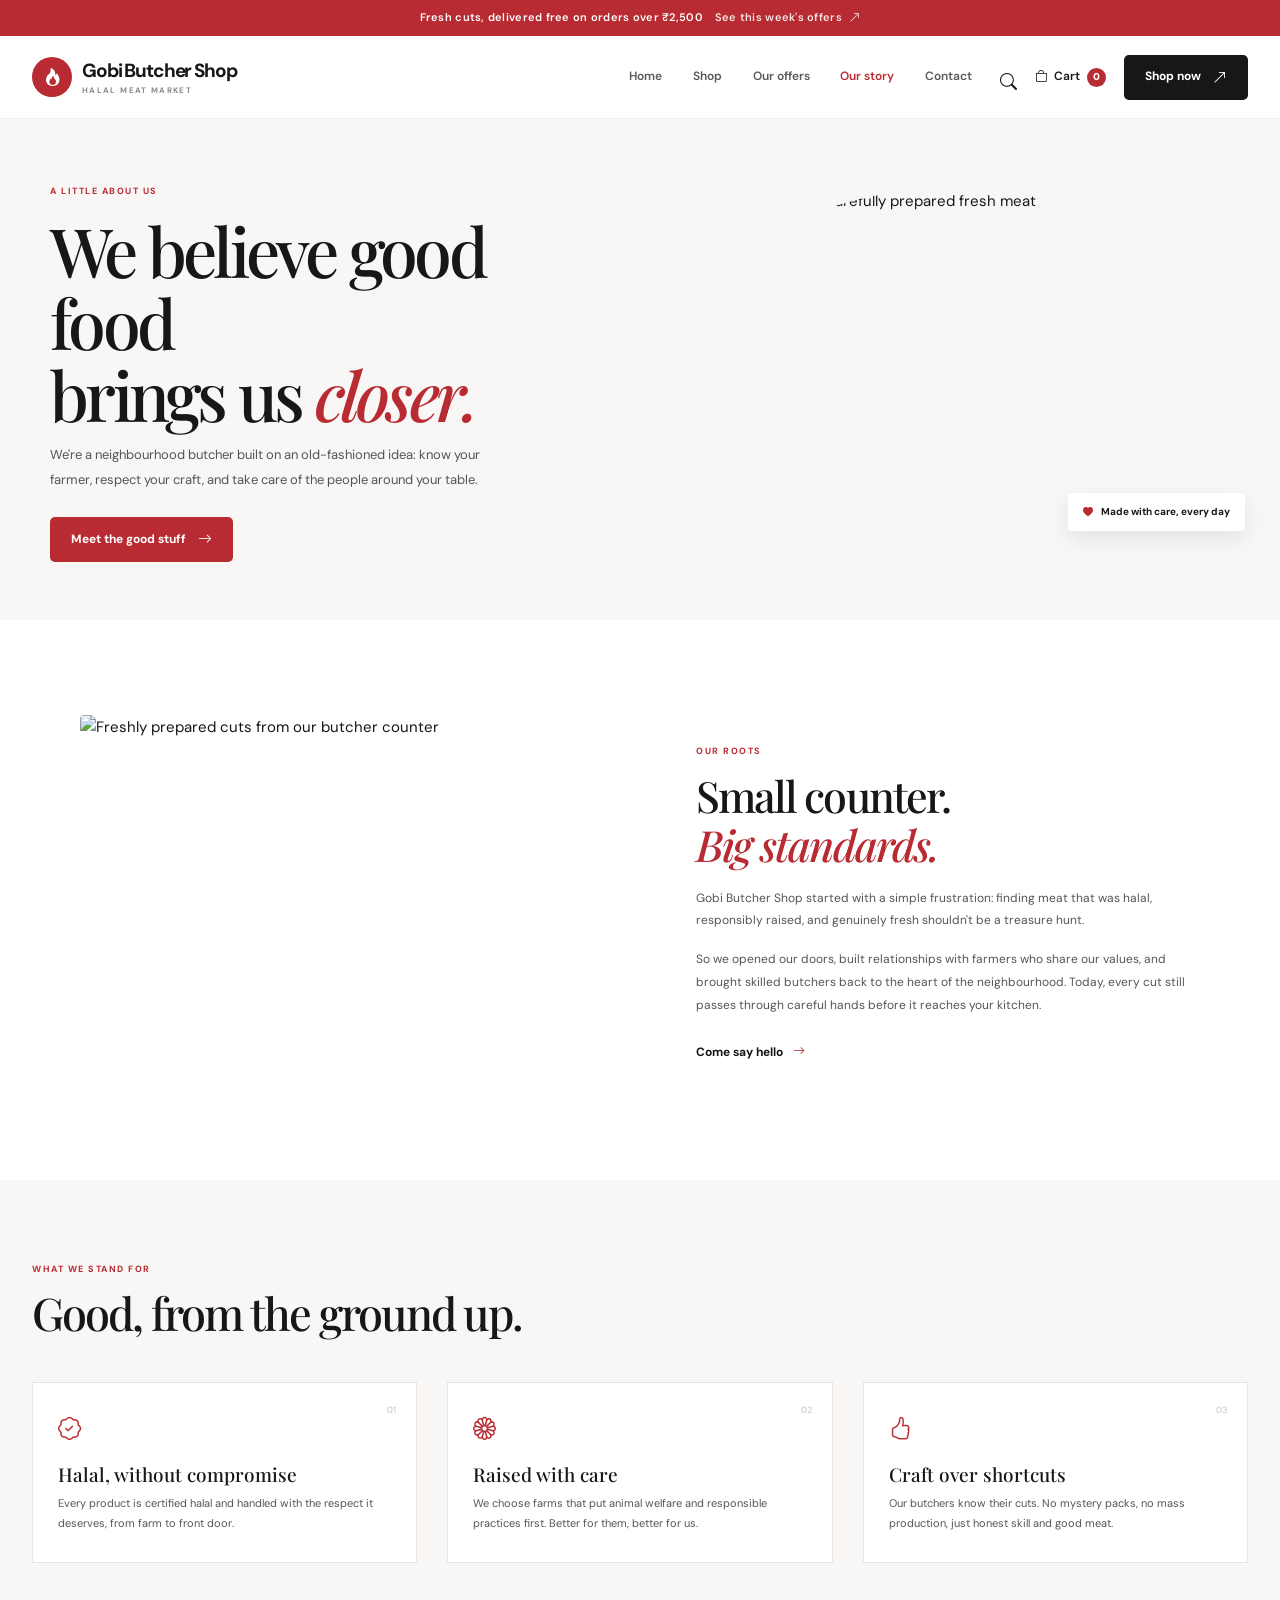
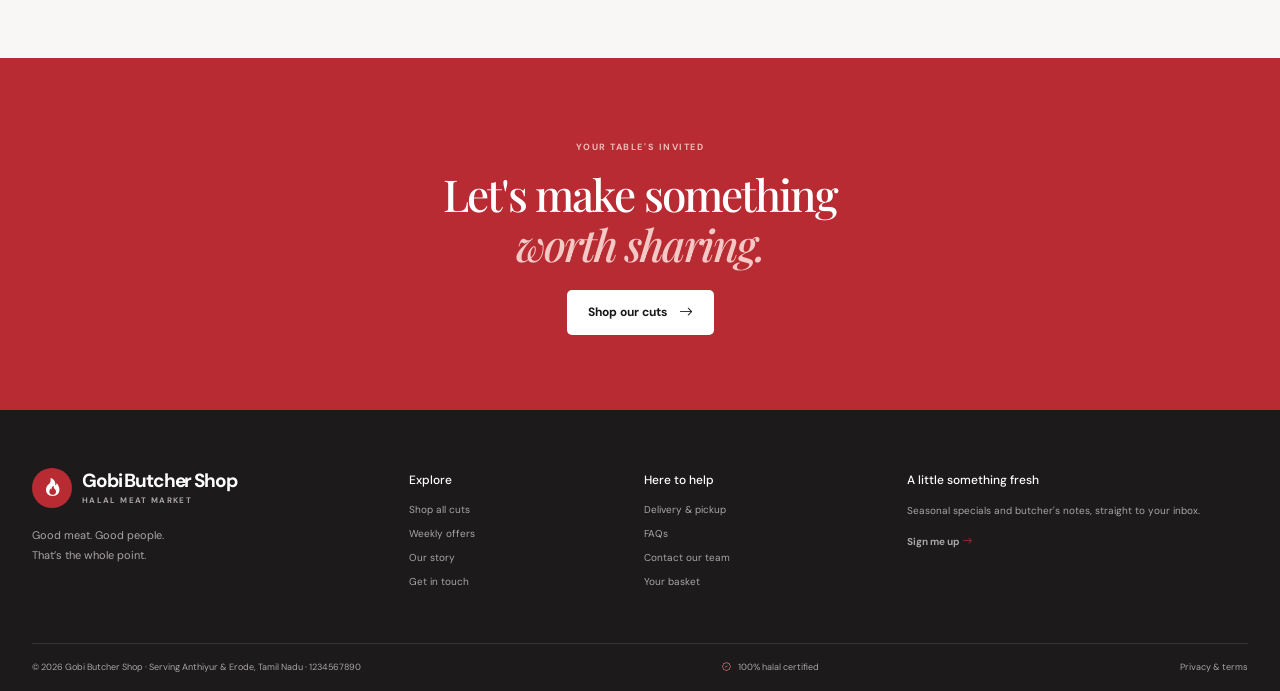
==== about.html @ c54cc375 "Updated" ====
<!doctype html>
<html lang="en">
<head>
  <meta charset="utf-8"><meta name="viewport" content="width=device-width, initial-scale=1"><meta name="theme-color" content="#f8f7f5">
  <meta name="description" content="Meet the people and values behind Gobi Butcher Shop, your neighbourhood halal butcher.">
  <title>Our story | Gobi Butcher Shop</title>
  <link rel="preconnect" href="https://fonts.googleapis.com"><link rel="preconnect" href="https://fonts.gstatic.com" crossorigin>
  <link href="https://fonts.googleapis.com/css2?family=DM+Sans:wght@400;500;600;700&family=Playfair+Display:wght@600;700;800&display=swap" rel="stylesheet">
  <link href="https://cdn.jsdelivr.net/npm/bootstrap@5.3.3/dist/css/bootstrap.min.css" rel="stylesheet">
  <link href="https://cdn.jsdelivr.net/npm/bootstrap-icons@1.11.3/font/bootstrap-icons.min.css" rel="stylesheet"><link rel="stylesheet" href="css/style.css">
</head>
<body>
  <div class="announcement"><span>Fresh cuts, delivered free on orders over ₹2,500</span><a href="offers.html">See this week's offers <i class="bi bi-arrow-up-right"></i></a></div>
  <header class="site-header"><div class="nav-wrap">
    <a class="brand" href="index.html" aria-label="Gobi Butcher Shop home"><span class="brand-mark"><i class="bi bi-fire"></i></span><span>Gobi Butcher Shop<small>HALAL MEAT MARKET</small></span></a>
    <input class="menu-check" type="checkbox" id="menu-toggle">
    <label class="menu-toggle" for="menu-toggle" aria-label="Toggle navigation"><i class="bi bi-list"></i><i class="bi bi-x-lg"></i></label>
    <nav class="main-nav" aria-label="Main navigation"><a href="index.html">Home</a><a href="shop.html">Shop</a><a href="offers.html">Our offers</a><a class="active" href="about.html">Our story</a><a href="contact.html">Contact</a></nav>
    <div class="nav-actions"><a class="icon-link search-link" href="shop.html" aria-label="Search"><i class="bi bi-search"></i></a><a class="cart-link" href="cart.html"><i class="bi bi-bag"></i><span>Cart</span><b class="cart-count">0</b></a><a class="button button-dark nav-shop" href="shop.html">Shop now <i class="bi bi-arrow-up-right"></i></a></div>
  </div></header>
  <main>
    <section class="story-hero"><div><span class="eyebrow">A LITTLE ABOUT US</span><h1>We believe good food<br>brings us <em>closer.</em></h1><p>We're a neighbourhood butcher built on an old-fashioned idea: know your farmer, respect your craft, and take care of the people around your table.</p><a class="button button-red" href="shop.html">Meet the good stuff <i class="bi bi-arrow-right"></i></a></div><div class="story-hero-photo"><img src="https://images.unsplash.com/photo-1604908176997-125f25cc6f3d?auto=format&fit=crop&w=1100&q=85" alt="A table filled with carefully prepared fresh meat"><div class="photo-caption"><i class="bi bi-heart-fill"></i> Made with care, every day</div></div></section>
    <section class="story-section"><div class="story-image"><img src="https://images.unsplash.com/photo-1603048297172-c92544798d5a?auto=format&fit=crop&w=900&q=85" alt="Freshly prepared cuts from our butcher counter"></div><div class="story-copy"><span class="eyebrow">OUR ROOTS</span><h2>Small counter.<br><em>Big standards.</em></h2><p>Gobi Butcher Shop started with a simple frustration: finding meat that was halal, responsibly raised, and genuinely fresh shouldn't be a treasure hunt.</p><p>So we opened our doors, built relationships with farmers who share our values, and brought skilled butchers back to the heart of the neighbourhood. Today, every cut still passes through careful hands before it reaches your kitchen.</p><a class="text-link" href="contact.html">Come say hello <i class="bi bi-arrow-right"></i></a></div></section>
    <section class="values-section"><div class="section-heading"><div><span class="eyebrow">WHAT WE STAND FOR</span><h2>Good, from the ground up.</h2></div></div><div class="values-grid"><article><span class="value-number">01</span><i class="bi bi-patch-check"></i><h3>Halal, without compromise</h3><p>Every product is certified halal and handled with the respect it deserves, from farm to front door.</p></article><article><span class="value-number">02</span><i class="bi bi-flower1"></i><h3>Raised with care</h3><p>We choose farms that put animal welfare and responsible practices first. Better for them, better for us.</p></article><article><span class="value-number">03</span><i class="bi bi-hand-thumbs-up"></i><h3>Craft over shortcuts</h3><p>Our butchers know their cuts. No mystery packs, no mass production, just honest skill and good meat.</p></article></div></section>
    <section class="story-cta"><span class="eyebrow eyebrow-light">YOUR TABLE'S INVITED</span><h2>Let's make something<br><em>worth sharing.</em></h2><a class="button button-light" href="shop.html">Shop our cuts <i class="bi bi-arrow-right"></i></a></section>
  </main>
  <footer class="site-footer"><div class="footer-main"><div class="footer-brand"><a class="brand brand-inverse" href="index.html"><span class="brand-mark"><i class="bi bi-fire"></i></span><span>Gobi Butcher Shop<small>HALAL MEAT MARKET</small></span></a><p>Good meat. Good people.<br>That’s the whole point.</p></div><div><h3>Explore</h3><a href="shop.html">Shop all cuts</a><a href="offers.html">Weekly offers</a><a href="about.html">Our story</a><a href="contact.html">Get in touch</a></div><div><h3>Here to help</h3><a href="contact.html">Delivery & pickup</a><a href="contact.html">FAQs</a><a href="contact.html">Contact our team</a><a href="cart.html">Your basket</a></div><div class="footer-signup"><h3>A little something fresh</h3><p>Seasonal specials and butcher's notes, straight to your inbox.</p><a class="text-link footer-email" href="mailto:hello@butcherandco.example?subject=Newsletter%20signup">Sign me up <i class="bi bi-arrow-right"></i></a></div></div><div class="footer-bottom"><span>© 2026 Gobi Butcher Shop · Serving Anthiyur & Erode, Tamil Nadu · <a href="tel:+911234567890">1234567890</a></span><span><i class="bi bi-patch-check"></i> 100% halal certified</span><a href="contact.html">Privacy & terms</a></div></footer>
</body>
</html>
---- css/style.css ----
:root {
  --red: #b92b32;
  --red-dark: #922127;
  --ink: #17171a;
  --body: #55545a;
  --muted: #89878c;
  --paper: #f8f7f5;
  --white: #fff;
  --blush: #f4e5e3;
  --line: #e9e6e3;
  --serif: "Playfair Display", Georgia, serif;
  --sans: "DM Sans", Arial, sans-serif;
}

* { box-sizing: border-box; }
html { scroll-behavior: smooth; }
body { margin: 0; color: var(--ink); background: var(--white); font-family: var(--sans); font-size: 15px; line-height: 1.6; }
img { display: block; max-width: 100%; }
a { color: inherit; text-decoration: none; }
button, input, select, textarea { font: inherit; }
button, a, select { -webkit-tap-highlight-color: transparent; }
button:focus-visible, a:focus-visible, input:focus-visible, select:focus-visible, textarea:focus-visible { outline: 3px solid #d87b7f; outline-offset: 3px; }
.sr-only { position: absolute; width: 1px; height: 1px; padding: 0; margin: -1px; overflow: hidden; clip: rect(0,0,0,0); white-space: nowrap; border: 0; }

.announcement { min-height: 36px; display: flex; justify-content: center; align-items: center; gap: 12px; padding: 6px 20px; color: #fff; background: var(--red); font-size: 11px; font-weight: 600; letter-spacing: .025em; }
.announcement a { color: #fff; opacity: .88; }
.announcement i { margin-left: 4px; }
.site-header { position: relative; z-index: 5; background: rgba(255,255,255,.96); border-bottom: 1px solid #f1efed; }
.nav-wrap { width: min(1240px, calc(100% - 64px)); min-height: 82px; margin: auto; display: flex; align-items: center; justify-content: space-between; gap: 28px; }
.brand { display: inline-flex; align-items: center; gap: 10px; color: var(--ink); font-size: 19px; font-weight: 700; line-height: 1; letter-spacing: -.06em; white-space: nowrap; }
.brand-mark { width: 40px; height: 40px; display: grid; place-items: center; border-radius: 50%; color: #fff; background: var(--red); font-size: 18px; }
.brand-dot { color: var(--red); }
.brand small { display: block; margin-top: 6px; color: var(--muted); font-size: 8px; font-weight: 700; letter-spacing: .17em; }
.main-nav { display: flex; align-items: center; gap: clamp(18px, 2.4vw, 36px); margin-left: auto; }
.main-nav a { position: relative; color: #59585d; font-size: 12px; font-weight: 600; transition: color .2s ease; }
.main-nav a:hover, .main-nav a.active { color: var(--red); }
.nav-actions { display: flex; align-items: center; gap: 18px; }
.icon-link { display: grid; place-items: center; color: var(--ink); font-size: 17px; }
.cart-link { display: flex; align-items: center; gap: 7px; color: var(--ink); font-size: 12px; font-weight: 600; }
.cart-count { min-width: 19px; height: 19px; display: inline-grid; place-items: center; border-radius: 50%; color: white; background: var(--red); font-size: 10px; }
.menu-toggle { display: none; border: 0; background: transparent; color: var(--ink); font-size: 24px; }
.menu-check { position: absolute; width: 1px; height: 1px; overflow: hidden; clip: rect(0,0,0,0); white-space: nowrap; }
.menu-check:focus-visible + .menu-toggle { outline: 3px solid #d87b7f; outline-offset: 3px; }
.button { min-height: 45px; display: inline-flex; align-items: center; justify-content: center; gap: 12px; padding: 0 20px; border: 1px solid transparent; border-radius: 5px; font-size: 12px; font-weight: 700; transition: background .2s ease, color .2s ease, transform .2s ease; cursor: pointer; }
.button:hover { transform: translateY(-2px); }
.button-red { color: #fff; background: var(--red); }
.button-red:hover { color: #fff; background: var(--red-dark); }
.button-dark { color: #fff; background: var(--ink); }
.button-dark:hover { color: #fff; background: var(--red); }
.button-light { color: var(--ink); background: #fff; }
.button-light:hover { color: var(--red); background: #f7eeec; }
.button i { font-size: 14px; }
.section { width: min(1240px, calc(100% - 64px)); margin: 0 auto; padding: 92px 0; }
.eyebrow { display: inline-flex; align-items: center; gap: 8px; color: var(--red); font-size: 9px; font-weight: 700; letter-spacing: .17em; }
.eyebrow-dot { width: 6px; height: 6px; border-radius: 50%; background: var(--red); }
h1, h2, h3, p { margin-top: 0; }
h1, h2 { font-family: var(--serif); }
h1 { margin-bottom: 20px; font-size: clamp(44px, 6vw, 76px); line-height: 1.06; letter-spacing: -.055em; }
h1 em, h2 em { color: var(--red); font-weight: inherit; }
h2 { margin-bottom: 12px; font-size: clamp(30px, 4vw, 45px); line-height: 1.15; letter-spacing: -.045em; }
.section-heading { display: flex; align-items: end; justify-content: space-between; gap: 24px; margin-bottom: 32px; }
.section-heading h2 { margin: 8px 0 8px; }
.section-heading p { max-width: 510px; margin: 0; color: var(--body); font-size: 13px; }
.text-link { display: inline-flex; align-items: center; gap: 10px; color: var(--ink); font-size: 12px; font-weight: 700; white-space: nowrap; }
.text-link i { color: var(--red); transition: transform .2s ease; }
.text-link:hover i { transform: translateX(4px); }

.hero { position: relative; min-height: 570px; display: grid; grid-template-columns: 1fr 1.04fr; align-items: center; gap: 6%; overflow: hidden; padding: 54px max(calc((100vw - 1240px) / 2), 32px) 60px; background: var(--paper); }
.hero-copy { position: relative; z-index: 1; max-width: 520px; padding: 10px 0; }
.hero-copy h1 { margin-top: 20px; font-size: clamp(52px, 6.3vw, 82px); }
.hero-copy h1 em { color: var(--red); }
.hero-copy > p { max-width: 415px; margin-bottom: 25px; color: var(--body); font-size: 14px; line-height: 1.8; }
.hero-actions { display: flex; align-items: center; gap: 24px; flex-wrap: wrap; }
.hero-proof { display: flex; align-items: center; gap: 12px; margin-top: 44px; }
.proof-avatars { display: flex; padding-left: 7px; }
.proof-avatars img { width: 31px; height: 31px; margin-left: -7px; border: 2px solid #fff; border-radius: 50%; object-fit: cover; }
.hero-proof strong, .hero-proof span { display: block; font-size: 10px; }
.hero-proof strong { margin-bottom: 2px; }
.hero-proof span { color: #df9d35; letter-spacing: .12em; }
.hero-proof small { color: var(--muted); font-size: 9px; letter-spacing: 0; }
.hero-visual { position: relative; width: 100%; max-width: 560px; justify-self: end; }
.hero-photo { height: min(440px, 44vw); min-height: 330px; overflow: hidden; border-radius: 50% 50% 7px 7px; background: #ead8d5; }
.hero-photo img { width: 100%; height: 100%; object-fit: cover; }
.halal-stamp { position: absolute; top: 26px; left: -44px; width: 92px; height: 92px; display: flex; flex-direction: column; align-items: center; justify-content: center; border: 1px solid rgba(185,43,50,.32); border-radius: 50%; color: var(--red); background: #fff; text-align: center; transform: rotate(-12deg); }
.halal-stamp span { font-size: 10px; line-height: 1; }
.halal-stamp strong { font-family: var(--serif); font-size: 16px; }
.halal-stamp small { font-size: 6px; font-weight: 700; line-height: 1.4; letter-spacing: .12em; }
.hero-product { position: absolute; bottom: 24px; left: -48px; display: flex; align-items: center; gap: 12px; width: min(305px, 75%); padding: 12px; border-radius: 6px; background: #fff; box-shadow: 0 14px 36px #30201d1c; }
.hero-product img { width: 55px; height: 55px; border-radius: 4px; object-fit: cover; }
.hero-product div { flex: 1; }
.hero-product small, .hero-product strong, .hero-product span { display: block; }
.hero-product small { margin-bottom: 3px; color: var(--red); font-size: 8px; font-weight: 700; letter-spacing: .12em; }
.hero-product strong { font-size: 11px; }
.hero-product span { margin-top: 2px; color: var(--muted); font-size: 10px; }
.hero-product b { color: var(--red); }
.hero-product > a { display: grid; place-items: center; width: 30px; height: 30px; border-radius: 50%; color: #fff; background: var(--ink); }
.hero-note { position: absolute; right: -42px; bottom: 46px; color: var(--body); font-family: var(--serif); font-size: 13px; font-style: italic; line-height: 1.5; transform: rotate(-8deg); }
.hero-ornament { position: absolute; right: 3%; top: -160px; width: 440px; height: 440px; border: 1px solid #eadcda; border-radius: 50%; pointer-events: none; }

.trust-strip { display: grid; grid-template-columns: repeat(4, 1fr); gap: 22px; width: min(1240px, calc(100% - 64px)); margin: auto; padding: 25px 0; border-bottom: 1px solid var(--line); }
.trust-strip > div { display: flex; align-items: center; gap: 12px; }
.trust-strip > div > i { color: var(--red); font-size: 22px; }
.trust-strip strong, .trust-strip small { display: block; }
.trust-strip strong { font-size: 11px; }
.trust-strip small { color: var(--muted); font-size: 10px; }
.section-products { padding-top: 86px; }
.product-grid { display: grid; grid-template-columns: repeat(4, minmax(0, 1fr)); gap: 18px; }
.product-card { position: relative; min-width: 0; overflow: hidden; border: 1px solid #efedeb; border-radius: 6px; background: #fff; transition: transform .25s ease, box-shadow .25s ease; }
.product-card:hover { transform: translateY(-5px); box-shadow: 0 16px 35px #24191512; }
.product-image { position: relative; height: 200px; overflow: hidden; background: var(--paper); }
.product-image img { width: 100%; height: 100%; object-fit: cover; transition: transform .4s ease; }
.product-card:hover .product-image img { transform: scale(1.04); }
.product-tag { position: absolute; top: 12px; left: 12px; padding: 5px 8px; border-radius: 3px; color: var(--red); background: #fff; font-size: 8px; font-weight: 700; letter-spacing: .08em; }
.product-info { min-height: 196px; display: flex; flex-direction: column; padding: 16px; }
.product-category { color: var(--muted); font-size: 9px; font-weight: 700; letter-spacing: .11em; text-transform: uppercase; }
.product-info h3 { margin: 5px 0 4px; font-size: 15px; font-weight: 700; }
.product-description { min-height: 40px; margin: 0 0 14px; color: var(--muted); font-size: 11px; line-height: 1.65; }
.product-bottom { display: flex; align-items: center; justify-content: space-between; gap: 8px; margin-top: auto; }
.product-price { color: var(--ink); font-size: 13px; font-weight: 700; }
.product-price del { margin-left: 5px; color: #aaa7a6; font-size: 10px; font-weight: 500; }
.add-button { width: 32px; height: 32px; display: grid; place-items: center; border: 1px solid var(--line); border-radius: 4px; color: var(--ink); background: white; cursor: pointer; transition: .2s; }
.add-button:hover { border-color: var(--red); color: #fff; background: var(--red); }
.add-button.added { border-color: var(--red); color: white; background: var(--red); }
.product-rating { color: #d99734; font-size: 9px; }
.product-rating span { margin-left: 4px; color: var(--muted); }
.promise-banner { display: grid; grid-template-columns: 1fr 1fr; min-height: 380px; margin: 10px auto 90px; width: min(1240px, calc(100% - 64px)); overflow: hidden; color: #fff; background: #242123; }
.promise-copy { align-self: center; padding: 54px clamp(28px, 6vw, 78px); }
.eyebrow-light { color: #f1bab8; }
.promise-copy h2 { margin: 15px 0; font-size: clamp(30px, 4vw, 44px); }
.promise-copy p { max-width: 460px; margin-bottom: 22px; color: #c8c3c4; font-size: 12px; line-height: 1.9; }
.promise-image { position: relative; min-height: 340px; }
.promise-image img { width: 100%; height: 100%; position: absolute; inset: 0; object-fit: cover; }
.promise-image span { position: absolute; right: 18px; bottom: 18px; padding: 10px 13px; border-radius: 4px; color: var(--ink); background: #fff; font-size: 10px; font-weight: 700; }
.promise-image i { margin-right: 5px; color: var(--red); }
.category-section { padding-top: 0; }
.category-grid { display: grid; grid-template-columns: repeat(3, 1fr); gap: 16px; }
.category-card { min-height: 220px; display: flex; flex-direction: column; align-items: flex-start; justify-content: flex-end; gap: 7px; padding: 22px; border-radius: 5px; color: #fff; background-position: center; background-size: cover; transition: transform .2s ease; }
.category-card:hover { color: #fff; transform: translateY(-4px); }
.category-beef { background-image: linear-gradient(0deg,#181314d9,#18131415 75%),url("https://images.unsplash.com/photo-1607623814075-e51df1bdc82f?auto=format&fit=crop&w=700&q=80"); }
.category-lamb { background-image: linear-gradient(0deg,#181314d9,#18131415 75%),url("https://images.unsplash.com/photo-1603048297172-c92544798d5a?auto=format&fit=crop&w=700&q=80"); }
.category-chicken { background-image: linear-gradient(0deg,#181314d9,#18131415 75%),url("https://images.unsplash.com/photo-1604908176997-125f25cc6f3d?auto=format&fit=crop&w=700&q=80"); }
.category-card > span { font-size: 9px; letter-spacing: .12em; opacity: .8; }
.category-card strong { font-family: var(--serif); font-size: 27px; }
.category-card small { font-size: 10px; }
.category-card small i { margin-left: 6px; }
.quote-section { padding: 75px 24px 84px; background: var(--paper); text-align: center; }
.quote-mark { display: block; height: 43px; color: var(--red); font-family: var(--serif); font-size: 68px; line-height: 1; }
.quote-section blockquote { max-width: 720px; margin: 10px auto 18px; font-family: var(--serif); font-size: clamp(22px, 3vw, 32px); line-height: 1.45; }
.quote-byline strong, .quote-byline span { display: block; font-size: 10px; }
.quote-byline span { color: var(--muted); }

.site-footer { color: #e8e5e5; background: #1c1a1b; }
.footer-main { width: min(1240px, calc(100% - 64px)); display: grid; grid-template-columns: 1.2fr .7fr .8fr 1.2fr; gap: 36px; margin: 0 auto; padding: 58px 0 45px; }
.brand-inverse { color: #fff; }
.brand-inverse .brand-mark { background: var(--red); }
.brand-inverse .brand-dot { color: #ee797c; }
.brand-inverse small { color: #aaa5a6; }
.footer-brand p { margin: 18px 0 0; color: #aaa5a6; font-size: 11px; line-height: 1.8; }
.footer-main h3 { margin: 5px 0 15px; color: #fff; font-size: 12px; }
.footer-main > div:not(.footer-brand) > a { display: block; width: fit-content; margin: 8px 0; color: #aaa5a6; font-size: 10px; }
.footer-main > div:not(.footer-brand) > a:hover { color: #fff; }
.footer-signup p { margin-bottom: 15px; color: #aaa5a6; font-size: 10px; line-height: 1.7; }
.footer-email { color: #fff; }
.footer-bottom { width: min(1240px, calc(100% - 64px)); display: flex; justify-content: space-between; gap: 20px; margin: auto; padding: 16px 0; border-top: 1px solid #373435; color: #aaa5a6; font-size: 9px; }
.footer-bottom i { margin-right: 5px; color: #e57a7d; }

.page-hero { position: relative; min-height: 290px; display: flex; align-items: center; justify-content: space-between; overflow: hidden; padding: 48px max(calc((100vw - 1240px) / 2), 32px); background: var(--paper); }
.page-hero > div:first-child { position: relative; z-index: 1; max-width: 570px; }
.page-hero h1 { margin: 10px 0; font-size: clamp(44px, 5.5vw, 66px); }
.page-hero p { max-width: 440px; margin: 0; color: var(--body); font-size: 13px; }
.page-hero-art { position: absolute; right: max(calc((100vw - 1240px) / 2), 32px); top: 30px; width: 280px; height: 250px; overflow: hidden; border-radius: 48% 48% 5px 5px; background: var(--blush); }
.page-hero-art img { width: 100%; height: 100%; object-fit: cover; }
.shop-section { padding-top: 64px; }
.shop-toolbar { display: flex; justify-content: space-between; align-items: end; gap: 20px; }
.shop-toolbar h2 { margin: 7px 0 0; font-size: 34px; }
.shop-controls { display: flex; align-items: center; justify-content: space-between; gap: 18px; margin: 27px 0 22px; padding-bottom: 15px; border-bottom: 1px solid var(--line); }
.category-title { margin: 38px 0 17px; font-family: var(--serif); font-size: 26px; }
.shop-grid + .category-title { margin-top: 45px; }
.filter-list { display: flex; align-items: center; flex-wrap: wrap; gap: 7px; }
.filter-chip { padding: 8px 14px; border: 1px solid transparent; border-radius: 30px; color: var(--body); background: transparent; font-size: 10px; font-weight: 600; cursor: pointer; }
.filter-chip:hover, .filter-chip.active { border-color: var(--red); color: #fff; background: var(--red); }
.shop-grid { row-gap: 22px; }
.delivery-note { width: min(1240px, calc(100% - 64px)); display: flex; align-items: center; gap: 15px; margin: 0 auto 80px; padding: 20px 24px; background: var(--paper); }
.delivery-note > i { color: var(--red); font-size: 23px; }
.delivery-note div { flex: 1; }
.delivery-note strong, .delivery-note span { display: block; }
.delivery-note strong { font-size: 11px; }
.delivery-note span { color: var(--body); font-size: 10px; }

.offers-hero { position: relative; min-height: 350px; display: flex; align-items: center; justify-content: space-between; gap: 32px; padding: 48px max(calc((100vw - 1100px) / 2), 32px); color: #fff; background: #252123; }
.offers-hero h1 { margin: 12px 0; font-size: clamp(45px, 6vw, 69px); }
.offers-hero h1 em { color: #ec9998; }
.offers-hero p { max-width: 430px; margin-bottom: 20px; color: #d0c9ca; font-size: 13px; }
.offer-sticker { width: 170px; height: 170px; display: flex; flex-direction: column; align-items: center; justify-content: center; margin-right: 8%; border: 1px solid #ffffff73; border-radius: 50%; text-align: center; transform: rotate(7deg); }
.offer-sticker span, .offer-sticker small { font-size: 8px; font-weight: 700; letter-spacing: .16em; }
.offer-sticker strong { margin: 4px 0; font-family: var(--serif); font-size: 23px; line-height: 1.15; }
.offer-sticker em { color: #f08a8d; font-size: 29px; }
.bundle-callout { width: min(1240px, calc(100% - 64px)); display: grid; grid-template-columns: 1fr 1fr; min-height: 310px; margin: 0 auto 90px; overflow: hidden; background: var(--paper); }
.bundle-callout > div:first-child { align-self: center; padding: 36px clamp(25px, 5vw, 65px); }
.bundle-callout h2 { margin: 12px 0; font-size: 38px; }
.bundle-callout p { max-width: 430px; color: var(--body); font-size: 12px; line-height: 1.8; }
.bundle-image { min-height: 300px; }
.bundle-image img { width: 100%; height: 100%; object-fit: cover; }

.story-hero { display: grid; grid-template-columns: 1fr 1fr; align-items: center; gap: 8%; min-height: 490px; padding: 58px max(calc((100vw - 1180px) / 2), 32px); background: var(--paper); }
.story-hero h1 { margin: 13px 0; font-size: clamp(46px, 5.5vw, 68px); }
.story-hero > div:first-child > p { max-width: 470px; margin-bottom: 24px; color: var(--body); font-size: 13px; line-height: 1.9; }
.story-hero-photo { position: relative; height: 360px; }
.story-hero-photo img { width: 100%; height: 100%; border-radius: 48% 48% 4px 4px; object-fit: cover; }
.photo-caption { position: absolute; right: -15px; bottom: 18px; padding: 11px 15px; border-radius: 4px; background: #fff; box-shadow: 0 8px 22px #24191516; font-size: 10px; font-weight: 700; }
.photo-caption i { margin-right: 6px; color: var(--red); }
.story-section { width: min(1120px, calc(100% - 64px)); display: grid; grid-template-columns: 1fr 1fr; align-items: center; gap: 10%; margin: auto; padding: 95px 0; }
.story-image { height: 370px; }
.story-image img { width: 100%; height: 100%; border-radius: 4px; object-fit: cover; }
.story-copy h2 { margin: 10px 0 17px; font-size: 43px; }
.story-copy p { color: var(--body); font-size: 12px; line-height: 1.9; }
.story-copy .text-link { margin-top: 10px; }
.values-section { padding: 75px max(calc((100vw - 1240px) / 2), 32px) 95px; background: var(--paper); }
.values-grid { display: grid; grid-template-columns: repeat(3, 1fr); gap: 30px; margin-top: 36px; }
.values-grid article { position: relative; padding: 28px 25px; border: 1px solid #e8e4e1; background: #fff; }
.value-number { position: absolute; top: 20px; right: 20px; color: #c6c1be; font-size: 9px; }
.values-grid article > i { color: var(--red); font-size: 23px; }
.values-grid h3 { margin: 15px 0 8px; font-family: var(--serif); font-size: 19px; }
.values-grid p { margin: 0; color: var(--body); font-size: 11px; line-height: 1.8; }
.story-cta { padding: 75px 20px; color: white; background: var(--red); text-align: center; }
.story-cta h2 { margin: 12px 0 20px; font-size: 44px; }
.story-cta h2 em { color: #f4c8c5; }

.contact-hero { padding: 70px 24px 46px; background: var(--paper); text-align: center; }
.contact-hero h1 { margin: 10px 0; font-size: clamp(44px, 5vw, 62px); }
.contact-hero p { max-width: 520px; margin: auto; color: var(--body); font-size: 13px; }
.contact-layout { width: min(1100px, calc(100% - 64px)); display: grid; grid-template-columns: minmax(0, .8fr) minmax(0, 1.2fr); gap: 10%; margin: auto; padding: 65px 0 100px; }
.contact-details article { display: flex; gap: 15px; margin-bottom: 25px; }
.contact-icon { flex: 0 0 40px; height: 40px; display: grid; place-items: center; border-radius: 50%; color: var(--red); background: var(--blush); }
.contact-details h2 { margin: 0 0 3px; font-family: var(--sans); font-size: 12px; letter-spacing: 0; }
.contact-details p, .contact-details article a { margin: 0; color: var(--body); font-size: 11px; line-height: 1.8; }
.contact-details article a { display: inline-block; color: var(--red); font-weight: 700; overflow-wrap: anywhere; }
.hours-card { display: grid; gap: 9px; margin-top: 32px; padding: 18px; background: var(--paper); font-size: 10px; }
.hours-card strong { margin-bottom: 2px; font-size: 11px; }
.hours-card span { display: flex; justify-content: space-between; color: var(--body); }
.hours-card b { color: var(--ink); }
.contact-form { padding: 30px; border: 1px solid var(--line); border-radius: 5px; }
.contact-form h2 { margin: 7px 0; font-size: 29px; }
.contact-form > p { margin-bottom: 20px; color: var(--body); font-size: 11px; }
.contact-topics { display: grid; grid-template-columns: 1fr 1fr; gap: 10px; margin-top: 28px; padding-top: 19px; border-top: 1px solid var(--line); color: var(--body); font-size: 10px; }
.contact-topics strong { grid-column: 1 / -1; color: var(--ink); font-size: 11px; }
.contact-topics span::before { margin-right: 6px; color: var(--red); content: "✓"; }
.contact-form label { display: block; margin-bottom: 15px; color: var(--ink); font-size: 10px; font-weight: 700; }
.contact-form input, .contact-form select, .contact-form textarea { width: 100%; margin-top: 6px; padding: 11px 12px; border: 1px solid var(--line); border-radius: 3px; color: var(--ink); background: white; font-size: 11px; }
.contact-form textarea { resize: vertical; }
.form-feedback { min-height: 16px; margin: 9px 0 0 !important; color: var(--red) !important; }

.cart-heading { width: min(1100px, calc(100% - 64px)); margin: auto; padding: 54px 0 28px; }
.cart-heading h1 { margin: 8px 0 14px; font-size: 48px; }
.cart-heading-count { margin-left: 9px; color: var(--muted); font-family: var(--sans); font-size: 15px; letter-spacing: 0; }
.cart-layout { width: min(1100px, calc(100% - 64px)); display: grid; grid-template-columns: 1.5fr .8fr; align-items: start; gap: 35px; margin: 0 auto 35px; }
.cart-items { min-height: 100px; }
.cart-summary { padding: 23px; border: 1px solid var(--line); border-radius: 5px; }
.cart-summary h2 { margin: 0 0 17px; font-family: var(--sans); font-size: 14px; letter-spacing: 0; }
.cart-summary .button { width: 100%; }
.cart-empty { padding: 45px 20px; border: 1px dashed var(--line); text-align: center; }
.cart-empty > i { color: var(--red); font-size: 32px; }
.cart-empty h2 { margin: 9px 0; font-family: var(--serif); font-size: 25px; }
.cart-empty p { color: var(--body); font-size: 11px; }
.checkout-note { width: min(1100px, calc(100% - 64px)); display: flex; align-items: center; gap: 10px; margin: 0 auto 90px; padding: 15px; color: var(--body); background: var(--paper); font-size: 10px; }
.checkout-note i { color: var(--red); font-size: 18px; }
.checkout-note strong { color: var(--ink); }
.cart-summary > p:not(.summary-help) { color: var(--body); font-size: 11px; line-height: 1.8; }
.cart-summary .summary-help { margin: 13px 0 0; color: var(--muted); font-size: 10px; text-align: center; }

@media (max-width: 1000px) {
  .nav-wrap { width: calc(100% - 40px); gap: 17px; }
  .main-nav { gap: 16px; }
  .nav-actions { gap: 12px; }
  .nav-shop { display: none; }
  .hero { gap: 4%; padding-right: 32px; padding-left: 32px; }
  .hero-note { right: 0; }
  .product-grid { grid-template-columns: repeat(2, minmax(0, 1fr)); }
  .product-image { height: 230px; }
  .footer-main { grid-template-columns: repeat(2, 1fr); }
}
@media (max-width: 720px) {
  .announcement { justify-content: space-between; gap: 6px; padding-inline: 14px; font-size: 9px; }
  .nav-wrap { position: relative; min-height: 68px; width: calc(100% - 32px); }
  .brand { font-size: 17px; }
  .brand-mark { width: 36px; height: 36px; }
  .menu-toggle { display: grid; place-items: center; order: 3; margin-left: 2px; }
  .menu-toggle i + i { display: none; }
  .menu-check:checked + .menu-toggle i:first-child { display: none; }
  .menu-check:checked + .menu-toggle i + i { display: inline; }
  .main-nav { position: absolute; top: 100%; left: -16px; right: -16px; display: none; align-items: stretch; gap: 0; padding: 8px 16px 14px; border-top: 1px solid var(--line); background: #fff; box-shadow: 0 12px 18px #24191510; }
  .menu-check:checked ~ .main-nav { display: flex; flex-direction: column; }
  .main-nav a { padding: 11px 3px; }
  .main-nav a + a { border-top: 1px solid #f3f1ef; }
  .nav-actions { margin-left: auto; gap: 14px; }
  .search-link { display: none; }
  .cart-link span { display: none; }
  .hero { min-height: unset; grid-template-columns: 1fr; gap: 28px; padding: 46px 24px 48px; }
  .hero-copy { max-width: 560px; }
  .hero-copy h1 { font-size: clamp(50px, 12vw, 70px); }
  .hero-proof { margin-top: 27px; }
  .hero-visual { width: calc(100% - 25px); max-width: 520px; margin: 0 auto; }
  .hero-photo { height: 330px; min-height: 0; }
  .halal-stamp { left: -22px; width: 76px; height: 76px; }
  .hero-product { left: -10px; bottom: 16px; }
  .hero-note { right: -12px; bottom: 14px; font-size: 11px; }
  .trust-strip { width: calc(100% - 40px); grid-template-columns: repeat(2, 1fr); gap: 20px 12px; }
  .trust-strip strong { font-size: 10px; }
  .trust-strip small { font-size: 9px; }
  .section { width: calc(100% - 40px); padding: 65px 0; }
  .section-heading { align-items: start; flex-direction: column; gap: 14px; margin-bottom: 24px; }
  .section-heading h2 { font-size: 32px; }
  .section-heading p { font-size: 11px; }
  .product-grid { gap: 12px; }
  .product-image { height: clamp(135px, 38vw, 210px); }
  .product-info { padding: 12px; }
  .product-info { min-height: 180px; padding: 12px; }
  .product-info h3 { font-size: 13px; }
  .product-description { min-height: 38px; font-size: 10px; }
  .product-price { font-size: 11px; }
  .product-price del { font-size: 9px; }
  .promise-banner { width: calc(100% - 40px); grid-template-columns: 1fr; margin: 0 auto 65px; }
  .promise-copy { padding: 35px 25px; }
  .promise-copy h2 { font-size: 32px; }
  .promise-image { min-height: 230px; }
  .category-section { padding-top: 0; }
  .category-grid { grid-template-columns: 1fr; }
  .category-card { min-height: 175px; }
  .quote-section { padding: 55px 24px; }
  .footer-main { width: calc(100% - 40px); grid-template-columns: 1fr 1fr; gap: 28px 20px; padding: 42px 0 30px; }
  .footer-bottom { width: calc(100% - 40px); flex-wrap: wrap; gap: 9px 18px; }
  .page-hero { min-height: 275px; padding: 38px 24px; }
  .page-hero-art { right: -55px; top: auto; bottom: -50px; width: 210px; height: 210px; opacity: .28; }
  .page-hero h1 { font-size: 48px; }
  .page-hero p { max-width: 330px; }
  .shop-section { padding-top: 48px; }
  .shop-toolbar { align-items: start; flex-direction: column; }
  .shop-controls { align-items: flex-start; flex-direction: column; }
  .filter-list { gap: 3px; }
  .filter-chip { padding: 7px 11px; font-size: 9px; }
  .delivery-note { width: calc(100% - 40px); align-items: flex-start; flex-wrap: wrap; margin-bottom: 60px; padding: 16px; }
  .delivery-note div { min-width: calc(100% - 45px); }
  .delivery-note .text-link { margin-left: 37px; }
  .offers-hero { min-height: 350px; padding: 42px 24px; }
  .offers-hero h1 { font-size: 48px; }
  .offer-sticker { position: absolute; right: 17px; bottom: -62px; width: 125px; height: 125px; border-color: #ffffff60; background: #252123; }
  .offer-sticker strong { font-size: 17px; }
  .offer-sticker em { font-size: 22px; }
  .offer-sticker small, .offer-sticker span { font-size: 6px; }
  .bundle-callout { width: calc(100% - 40px); grid-template-columns: 1fr; margin-bottom: 65px; }
  .bundle-callout h2 { font-size: 34px; }
  .bundle-image { min-height: 220px; }
  .story-hero { grid-template-columns: 1fr; gap: 26px; padding: 45px 24px 35px; }
  .story-hero h1 { font-size: 49px; }
  .story-hero-photo { height: 285px; }
  .story-section { width: calc(100% - 40px); grid-template-columns: 1fr; gap: 28px; padding: 60px 0; }
  .story-image { height: 270px; }
  .story-copy h2 { font-size: 36px; }
  .values-section { padding: 55px 20px 65px; }
  .values-grid { grid-template-columns: 1fr; gap: 12px; margin-top: 24px; }
  .values-grid article { padding: 22px; }
  .story-cta { padding: 57px 20px; }
  .story-cta h2 { font-size: 37px; }
  .contact-hero { padding: 52px 24px 35px; }
  .contact-hero h1 { font-size: 46px; }
  .contact-layout { width: calc(100% - 40px); grid-template-columns: 1fr; gap: 28px; padding: 43px 0 65px; }
  .contact-details { display: grid; grid-template-columns: 1fr; gap: 16px; }
  .contact-details article { margin: 0; }
  .hours-card { grid-column: 1 / -1; margin-top: 3px; }
  .contact-form { padding: 22px 18px; }
  .cart-heading, .cart-layout { width: calc(100% - 40px); }
  .cart-heading { padding-top: 40px; }
  .cart-heading h1 { font-size: 40px; }
  .cart-layout { grid-template-columns: 1fr; gap: 22px; }
  .checkout-note { width: calc(100% - 40px); margin-bottom: 60px; }
}
@media (max-width: 390px) {
  .announcement { font-size: 8px; }
  .announcement a { font-size: 8px; }
  .nav-wrap { width: calc(100% - 24px); }
  .brand { gap: 7px; font-size: 15px; }
  .brand-mark { width: 33px; height: 33px; }
  .nav-actions { gap: 9px; }
  .product-grid { gap: 9px; }
  .product-info { padding: 10px; }
  .product-rating { font-size: 8px; }
}
@media (prefers-reduced-motion: reduce) {
  *, *::before, *::after { scroll-behavior: auto !important; transition-duration: .01ms !important; animation-duration: .01ms !important; }
}
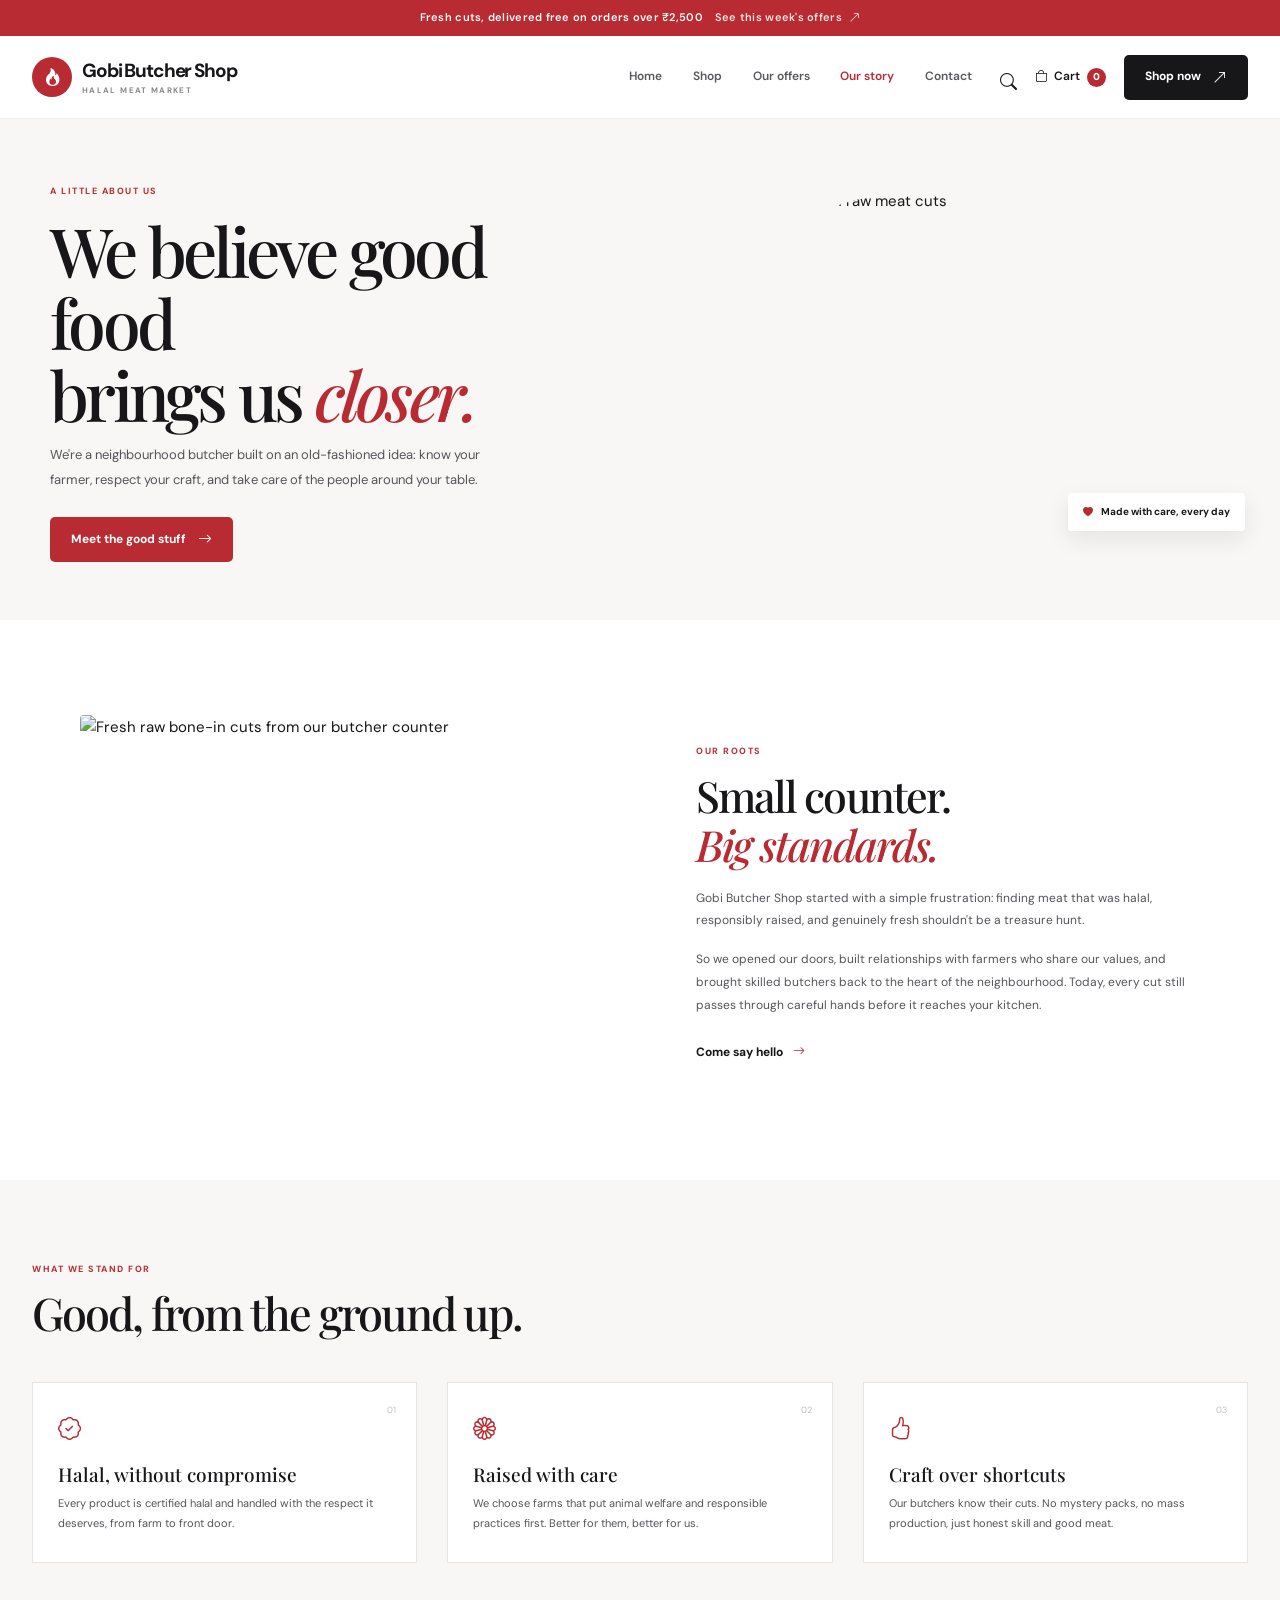
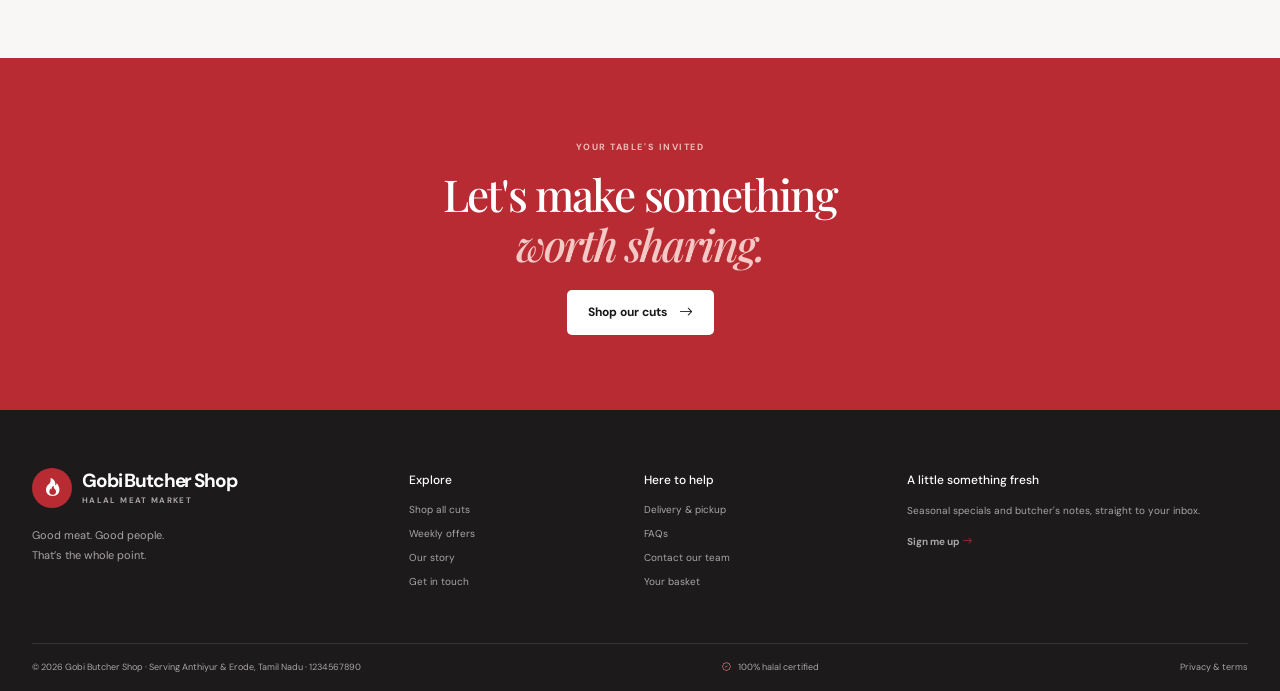
==== commit 21af1909: "Updated" ====
--- a/about.html
+++ b/about.html
@@ -1,29 +1,295 @@
-<!doctype html>
+
+<!DOCTYPE html>
 <html lang="en">
 <head>
-  <meta charset="utf-8"><meta name="viewport" content="width=device-width, initial-scale=1"><meta name="theme-color" content="#f8f7f5">
-  <meta name="description" content="Meet the people and values behind Gobi Butcher Shop, your neighbourhood halal butcher.">
-  <title>Our story | Gobi Butcher Shop</title>
-  <link rel="preconnect" href="https://fonts.googleapis.com"><link rel="preconnect" href="https://fonts.gstatic.com" crossorigin>
-  <link href="https://fonts.googleapis.com/css2?family=DM+Sans:wght@400;500;600;700&family=Playfair+Display:wght@600;700;800&display=swap" rel="stylesheet">
-  <link href="https://cdn.jsdelivr.net/npm/bootstrap@5.3.3/dist/css/bootstrap.min.css" rel="stylesheet">
-  <link href="https://cdn.jsdelivr.net/npm/bootstrap-icons@1.11.3/font/bootstrap-icons.min.css" rel="stylesheet"><link rel="stylesheet" href="css/style.css">
+    <meta charset="UTF-8">
+    <meta name="viewport" content="width=device-width, initial-scale=1">
+    <meta name="theme-color" content="#f8f7f5">
+    <meta name="description" content="Meet the people and values behind Gobi Butcher Shop, your neighbourhood halal butcher.">
+
+    <title>Our Story | Gobi Butcher Shop</title>
+
+    <link rel="preconnect" href="https://fonts.googleapis.com">
+    <link rel="preconnect" href="https://fonts.gstatic.com" crossorigin>
+
+    <link href="https://fonts.googleapis.com/css2?family=DM+Sans:wght@400;500;600;700&family=Playfair+Display:wght@600;700;800&display=swap" rel="stylesheet">
+
+    <link href="https://cdn.jsdelivr.net/npm/bootstrap@5.3.3/dist/css/bootstrap.min.css" rel="stylesheet">
+    <link href="https://cdn.jsdelivr.net/npm/bootstrap-icons@1.11.3/font/bootstrap-icons.min.css" rel="stylesheet">
+    <link rel="stylesheet" href="css/style.css">
 </head>
+
 <body>
-  <div class="announcement"><span>Fresh cuts, delivered free on orders over ₹2,500</span><a href="offers.html">See this week's offers <i class="bi bi-arrow-up-right"></i></a></div>
-  <header class="site-header"><div class="nav-wrap">
-    <a class="brand" href="index.html" aria-label="Gobi Butcher Shop home"><span class="brand-mark"><i class="bi bi-fire"></i></span><span>Gobi Butcher Shop<small>HALAL MEAT MARKET</small></span></a>
-    <input class="menu-check" type="checkbox" id="menu-toggle">
-    <label class="menu-toggle" for="menu-toggle" aria-label="Toggle navigation"><i class="bi bi-list"></i><i class="bi bi-x-lg"></i></label>
-    <nav class="main-nav" aria-label="Main navigation"><a href="index.html">Home</a><a href="shop.html">Shop</a><a href="offers.html">Our offers</a><a class="active" href="about.html">Our story</a><a href="contact.html">Contact</a></nav>
-    <div class="nav-actions"><a class="icon-link search-link" href="shop.html" aria-label="Search"><i class="bi bi-search"></i></a><a class="cart-link" href="cart.html"><i class="bi bi-bag"></i><span>Cart</span><b class="cart-count">0</b></a><a class="button button-dark nav-shop" href="shop.html">Shop now <i class="bi bi-arrow-up-right"></i></a></div>
-  </div></header>
-  <main>
-    <section class="story-hero"><div><span class="eyebrow">A LITTLE ABOUT US</span><h1>We believe good food<br>brings us <em>closer.</em></h1><p>We're a neighbourhood butcher built on an old-fashioned idea: know your farmer, respect your craft, and take care of the people around your table.</p><a class="button button-red" href="shop.html">Meet the good stuff <i class="bi bi-arrow-right"></i></a></div><div class="story-hero-photo"><img src="https://images.unsplash.com/photo-1604908176997-125f25cc6f3d?auto=format&fit=crop&w=1100&q=85" alt="A table filled with carefully prepared fresh meat"><div class="photo-caption"><i class="bi bi-heart-fill"></i> Made with care, every day</div></div></section>
-    <section class="story-section"><div class="story-image"><img src="https://images.unsplash.com/photo-1603048297172-c92544798d5a?auto=format&fit=crop&w=900&q=85" alt="Freshly prepared cuts from our butcher counter"></div><div class="story-copy"><span class="eyebrow">OUR ROOTS</span><h2>Small counter.<br><em>Big standards.</em></h2><p>Gobi Butcher Shop started with a simple frustration: finding meat that was halal, responsibly raised, and genuinely fresh shouldn't be a treasure hunt.</p><p>So we opened our doors, built relationships with farmers who share our values, and brought skilled butchers back to the heart of the neighbourhood. Today, every cut still passes through careful hands before it reaches your kitchen.</p><a class="text-link" href="contact.html">Come say hello <i class="bi bi-arrow-right"></i></a></div></section>
-    <section class="values-section"><div class="section-heading"><div><span class="eyebrow">WHAT WE STAND FOR</span><h2>Good, from the ground up.</h2></div></div><div class="values-grid"><article><span class="value-number">01</span><i class="bi bi-patch-check"></i><h3>Halal, without compromise</h3><p>Every product is certified halal and handled with the respect it deserves, from farm to front door.</p></article><article><span class="value-number">02</span><i class="bi bi-flower1"></i><h3>Raised with care</h3><p>We choose farms that put animal welfare and responsible practices first. Better for them, better for us.</p></article><article><span class="value-number">03</span><i class="bi bi-hand-thumbs-up"></i><h3>Craft over shortcuts</h3><p>Our butchers know their cuts. No mystery packs, no mass production, just honest skill and good meat.</p></article></div></section>
-    <section class="story-cta"><span class="eyebrow eyebrow-light">YOUR TABLE'S INVITED</span><h2>Let's make something<br><em>worth sharing.</em></h2><a class="button button-light" href="shop.html">Shop our cuts <i class="bi bi-arrow-right"></i></a></section>
-  </main>
-  <footer class="site-footer"><div class="footer-main"><div class="footer-brand"><a class="brand brand-inverse" href="index.html"><span class="brand-mark"><i class="bi bi-fire"></i></span><span>Gobi Butcher Shop<small>HALAL MEAT MARKET</small></span></a><p>Good meat. Good people.<br>That’s the whole point.</p></div><div><h3>Explore</h3><a href="shop.html">Shop all cuts</a><a href="offers.html">Weekly offers</a><a href="about.html">Our story</a><a href="contact.html">Get in touch</a></div><div><h3>Here to help</h3><a href="contact.html">Delivery & pickup</a><a href="contact.html">FAQs</a><a href="contact.html">Contact our team</a><a href="cart.html">Your basket</a></div><div class="footer-signup"><h3>A little something fresh</h3><p>Seasonal specials and butcher's notes, straight to your inbox.</p><a class="text-link footer-email" href="mailto:hello@butcherandco.example?subject=Newsletter%20signup">Sign me up <i class="bi bi-arrow-right"></i></a></div></div><div class="footer-bottom"><span>© 2026 Gobi Butcher Shop · Serving Anthiyur & Erode, Tamil Nadu · <a href="tel:+911234567890">1234567890</a></span><span><i class="bi bi-patch-check"></i> 100% halal certified</span><a href="contact.html">Privacy & terms</a></div></footer>
+
+    <div class="announcement">
+        <span>Fresh cuts, delivered free on orders over ₹2,500</span>
+        <a href="offers.html">
+            See this week's offers
+            <i class="bi bi-arrow-up-right"></i>
+        </a>
+    </div>
+
+    <header class="site-header">
+        <div class="nav-wrap">
+
+            <a class="brand" href="index.html" aria-label="Gobi Butcher Shop home">
+                <span class="brand-mark">
+                    <i class="bi bi-fire"></i>
+                </span>
+
+                <span>
+                    Gobi Butcher Shop
+                    <small>HALAL MEAT MARKET</small>
+                </span>
+            </a>
+
+            <input class="menu-check" type="checkbox" id="menu-toggle">
+
+            <label class="menu-toggle" for="menu-toggle" aria-label="Toggle navigation">
+                <i class="bi bi-list"></i>
+                <i class="bi bi-x-lg"></i>
+            </label>
+
+            <nav class="main-nav" aria-label="Main navigation">
+                <a href="index.html">Home</a>
+                <a href="shop.html">Shop</a>
+                <a href="offers.html">Our offers</a>
+                <a class="active" href="about.html">Our story</a>
+                <a href="contact.html">Contact</a>
+            </nav>
+
+            <div class="nav-actions">
+                <a class="icon-link search-link" href="shop.html" aria-label="Search">
+                    <i class="bi bi-search"></i>
+                </a>
+
+                <a class="cart-link" href="cart.html">
+                    <i class="bi bi-bag"></i>
+                    <span>Cart</span>
+                    <b class="cart-count">0</b>
+                </a>
+
+                <a class="button button-dark nav-shop" href="shop.html">
+                    Shop now
+                    <i class="bi bi-arrow-up-right"></i>
+                </a>
+            </div>
+
+        </div>
+    </header>
+
+    <main>
+
+        <section class="story-hero">
+            <div>
+                <span class="eyebrow">A LITTLE ABOUT US</span>
+
+                <h1>
+                    We believe good food<br>
+                    brings us <em>closer.</em>
+                </h1>
+
+                <p>
+                    We're a neighbourhood butcher built on an old-fashioned idea:
+                    know your farmer, respect your craft, and take care of the
+                    people around your table.
+                </p>
+
+                <a class="button button-red" href="shop.html">
+                    Meet the good stuff
+                    <i class="bi bi-arrow-right"></i>
+                </a>
+            </div>
+
+            <div class="story-hero-photo">
+                <img
+                    src="https://images.unsplash.com/photo-1607623814075-e51df1bdc82f?auto=format&fit=crop&w=1100&q=85"
+                    alt="A selection of fresh raw meat cuts"
+                >
+
+                <div class="photo-caption">
+                    <i class="bi bi-heart-fill"></i>
+                    Made with care, every day
+                </div>
+            </div>
+        </section>
+
+        <section class="story-section">
+
+            <div class="story-image">
+                <img
+                    src="https://images.unsplash.com/photo-1628543108325-1c27cd7246b3?auto=format&fit=crop&w=900&q=85"
+                    alt="Fresh raw bone-in cuts from our butcher counter"
+                >
+            </div>
+
+            <div class="story-copy">
+                <span class="eyebrow">OUR ROOTS</span>
+
+                <h2>
+                    Small counter.<br>
+                    <em>Big standards.</em>
+                </h2>
+
+                <p>
+                    Gobi Butcher Shop started with a simple frustration:
+                    finding meat that was halal, responsibly raised, and
+                    genuinely fresh shouldn't be a treasure hunt.
+                </p>
+
+                <p>
+                    So we opened our doors, built relationships with farmers
+                    who share our values, and brought skilled butchers back
+                    to the heart of the neighbourhood. Today, every cut still
+                    passes through careful hands before it reaches your kitchen.
+                </p>
+
+                <a class="text-link" href="contact.html">
+                    Come say hello
+                    <i class="bi bi-arrow-right"></i>
+                </a>
+            </div>
+
+        </section>
+
+        <section class="values-section">
+
+            <div class="section-heading">
+                <div>
+                    <span class="eyebrow">WHAT WE STAND FOR</span>
+                    <h2>Good, from the ground up.</h2>
+                </div>
+            </div>
+
+            <div class="values-grid">
+
+                <article>
+                    <span class="value-number">01</span>
+                    <i class="bi bi-patch-check"></i>
+
+                    <h3>Halal, without compromise</h3>
+
+                    <p>
+                        Every product is certified halal and handled with
+                        the respect it deserves, from farm to front door.
+                    </p>
+                </article>
+
+                <article>
+                    <span class="value-number">02</span>
+                    <i class="bi bi-flower1"></i>
+
+                    <h3>Raised with care</h3>
+
+                    <p>
+                        We choose farms that put animal welfare and responsible
+                        practices first. Better for them, better for us.
+                    </p>
+                </article>
+
+                <article>
+                    <span class="value-number">03</span>
+                    <i class="bi bi-hand-thumbs-up"></i>
+
+                    <h3>Craft over shortcuts</h3>
+
+                    <p>
+                        Our butchers know their cuts. No mystery packs,
+                        no mass production, just honest skill and good meat.
+                    </p>
+                </article>
+
+            </div>
+        </section>
+
+        <section class="story-cta">
+            <span class="eyebrow eyebrow-light">YOUR TABLE'S INVITED</span>
+
+            <h2>
+                Let's make something<br>
+                <em>worth sharing.</em>
+            </h2>
+
+            <a class="button button-light" href="shop.html">
+                Shop our cuts
+                <i class="bi bi-arrow-right"></i>
+            </a>
+        </section>
+
+    </main>
+
+    <footer class="site-footer">
+
+        <div class="footer-main">
+
+            <div class="footer-brand">
+                <a class="brand brand-inverse" href="index.html">
+                    <span class="brand-mark">
+                        <i class="bi bi-fire"></i>
+                    </span>
+
+                    <span>
+                        Gobi Butcher Shop
+                        <small>HALAL MEAT MARKET</small>
+                    </span>
+                </a>
+
+                <p>
+                    Good meat. Good people.<br>
+                    That’s the whole point.
+                </p>
+            </div>
+
+            <div>
+                <h3>Explore</h3>
+                <a href="shop.html">Shop all cuts</a>
+                <a href="offers.html">Weekly offers</a>
+                <a href="about.html">Our story</a>
+                <a href="contact.html">Get in touch</a>
+            </div>
+
+            <div>
+                <h3>Here to help</h3>
+                <a href="contact.html">Delivery &amp; pickup</a>
+                <a href="contact.html">FAQs</a>
+                <a href="contact.html">Contact our team</a>
+                <a href="cart.html">Your basket</a>
+            </div>
+
+            <div class="footer-signup">
+                <h3>A little something fresh</h3>
+
+                <p>
+                    Seasonal specials and butcher's notes,
+                    straight to your inbox.
+                </p>
+
+                <a
+                    class="text-link footer-email"
+                    href="mailto:hello@butcherandco.example?subject=Newsletter%20signup"
+                >
+                    Sign me up
+                    <i class="bi bi-arrow-right"></i>
+                </a>
+            </div>
+
+        </div>
+
+        <div class="footer-bottom">
+            <span>
+                © 2026 Gobi Butcher Shop · Serving Anthiyur &amp; Erode, Tamil Nadu ·
+                <a href="tel:+911234567890">1234567890</a>
+            </span>
+
+            <span>
+                <i class="bi bi-patch-check"></i>
+                100% halal certified
+            </span>
+
+            <a href="contact.html">Privacy &amp; terms</a>
+        </div>
+
+    </footer>
+
 </body>
 </html>
--- a/css/style.css
+++ b/css/style.css
@@ -1,390 +1,2275 @@
+
 :root {
-  --red: #b92b32;
-  --red-dark: #922127;
-  --ink: #17171a;
-  --body: #55545a;
-  --muted: #89878c;
-  --paper: #f8f7f5;
-  --white: #fff;
-  --blush: #f4e5e3;
-  --line: #e9e6e3;
-  --serif: "Playfair Display", Georgia, serif;
-  --sans: "DM Sans", Arial, sans-serif;
-}
-
-* { box-sizing: border-box; }
-html { scroll-behavior: smooth; }
-body { margin: 0; color: var(--ink); background: var(--white); font-family: var(--sans); font-size: 15px; line-height: 1.6; }
-img { display: block; max-width: 100%; }
-a { color: inherit; text-decoration: none; }
-button, input, select, textarea { font: inherit; }
-button, a, select { -webkit-tap-highlight-color: transparent; }
-button:focus-visible, a:focus-visible, input:focus-visible, select:focus-visible, textarea:focus-visible { outline: 3px solid #d87b7f; outline-offset: 3px; }
-.sr-only { position: absolute; width: 1px; height: 1px; padding: 0; margin: -1px; overflow: hidden; clip: rect(0,0,0,0); white-space: nowrap; border: 0; }
-
-.announcement { min-height: 36px; display: flex; justify-content: center; align-items: center; gap: 12px; padding: 6px 20px; color: #fff; background: var(--red); font-size: 11px; font-weight: 600; letter-spacing: .025em; }
-.announcement a { color: #fff; opacity: .88; }
-.announcement i { margin-left: 4px; }
-.site-header { position: relative; z-index: 5; background: rgba(255,255,255,.96); border-bottom: 1px solid #f1efed; }
-.nav-wrap { width: min(1240px, calc(100% - 64px)); min-height: 82px; margin: auto; display: flex; align-items: center; justify-content: space-between; gap: 28px; }
-.brand { display: inline-flex; align-items: center; gap: 10px; color: var(--ink); font-size: 19px; font-weight: 700; line-height: 1; letter-spacing: -.06em; white-space: nowrap; }
-.brand-mark { width: 40px; height: 40px; display: grid; place-items: center; border-radius: 50%; color: #fff; background: var(--red); font-size: 18px; }
-.brand-dot { color: var(--red); }
-.brand small { display: block; margin-top: 6px; color: var(--muted); font-size: 8px; font-weight: 700; letter-spacing: .17em; }
-.main-nav { display: flex; align-items: center; gap: clamp(18px, 2.4vw, 36px); margin-left: auto; }
-.main-nav a { position: relative; color: #59585d; font-size: 12px; font-weight: 600; transition: color .2s ease; }
-.main-nav a:hover, .main-nav a.active { color: var(--red); }
-.nav-actions { display: flex; align-items: center; gap: 18px; }
-.icon-link { display: grid; place-items: center; color: var(--ink); font-size: 17px; }
-.cart-link { display: flex; align-items: center; gap: 7px; color: var(--ink); font-size: 12px; font-weight: 600; }
-.cart-count { min-width: 19px; height: 19px; display: inline-grid; place-items: center; border-radius: 50%; color: white; background: var(--red); font-size: 10px; }
-.menu-toggle { display: none; border: 0; background: transparent; color: var(--ink); font-size: 24px; }
-.menu-check { position: absolute; width: 1px; height: 1px; overflow: hidden; clip: rect(0,0,0,0); white-space: nowrap; }
-.menu-check:focus-visible + .menu-toggle { outline: 3px solid #d87b7f; outline-offset: 3px; }
-.button { min-height: 45px; display: inline-flex; align-items: center; justify-content: center; gap: 12px; padding: 0 20px; border: 1px solid transparent; border-radius: 5px; font-size: 12px; font-weight: 700; transition: background .2s ease, color .2s ease, transform .2s ease; cursor: pointer; }
-.button:hover { transform: translateY(-2px); }
-.button-red { color: #fff; background: var(--red); }
-.button-red:hover { color: #fff; background: var(--red-dark); }
-.button-dark { color: #fff; background: var(--ink); }
-.button-dark:hover { color: #fff; background: var(--red); }
-.button-light { color: var(--ink); background: #fff; }
-.button-light:hover { color: var(--red); background: #f7eeec; }
-.button i { font-size: 14px; }
-.section { width: min(1240px, calc(100% - 64px)); margin: 0 auto; padding: 92px 0; }
-.eyebrow { display: inline-flex; align-items: center; gap: 8px; color: var(--red); font-size: 9px; font-weight: 700; letter-spacing: .17em; }
-.eyebrow-dot { width: 6px; height: 6px; border-radius: 50%; background: var(--red); }
-h1, h2, h3, p { margin-top: 0; }
-h1, h2 { font-family: var(--serif); }
-h1 { margin-bottom: 20px; font-size: clamp(44px, 6vw, 76px); line-height: 1.06; letter-spacing: -.055em; }
-h1 em, h2 em { color: var(--red); font-weight: inherit; }
-h2 { margin-bottom: 12px; font-size: clamp(30px, 4vw, 45px); line-height: 1.15; letter-spacing: -.045em; }
-.section-heading { display: flex; align-items: end; justify-content: space-between; gap: 24px; margin-bottom: 32px; }
-.section-heading h2 { margin: 8px 0 8px; }
-.section-heading p { max-width: 510px; margin: 0; color: var(--body); font-size: 13px; }
-.text-link { display: inline-flex; align-items: center; gap: 10px; color: var(--ink); font-size: 12px; font-weight: 700; white-space: nowrap; }
-.text-link i { color: var(--red); transition: transform .2s ease; }
-.text-link:hover i { transform: translateX(4px); }
-
-.hero { position: relative; min-height: 570px; display: grid; grid-template-columns: 1fr 1.04fr; align-items: center; gap: 6%; overflow: hidden; padding: 54px max(calc((100vw - 1240px) / 2), 32px) 60px; background: var(--paper); }
-.hero-copy { position: relative; z-index: 1; max-width: 520px; padding: 10px 0; }
-.hero-copy h1 { margin-top: 20px; font-size: clamp(52px, 6.3vw, 82px); }
-.hero-copy h1 em { color: var(--red); }
-.hero-copy > p { max-width: 415px; margin-bottom: 25px; color: var(--body); font-size: 14px; line-height: 1.8; }
-.hero-actions { display: flex; align-items: center; gap: 24px; flex-wrap: wrap; }
-.hero-proof { display: flex; align-items: center; gap: 12px; margin-top: 44px; }
-.proof-avatars { display: flex; padding-left: 7px; }
-.proof-avatars img { width: 31px; height: 31px; margin-left: -7px; border: 2px solid #fff; border-radius: 50%; object-fit: cover; }
-.hero-proof strong, .hero-proof span { display: block; font-size: 10px; }
-.hero-proof strong { margin-bottom: 2px; }
-.hero-proof span { color: #df9d35; letter-spacing: .12em; }
-.hero-proof small { color: var(--muted); font-size: 9px; letter-spacing: 0; }
-.hero-visual { position: relative; width: 100%; max-width: 560px; justify-self: end; }
-.hero-photo { height: min(440px, 44vw); min-height: 330px; overflow: hidden; border-radius: 50% 50% 7px 7px; background: #ead8d5; }
-.hero-photo img { width: 100%; height: 100%; object-fit: cover; }
-.halal-stamp { position: absolute; top: 26px; left: -44px; width: 92px; height: 92px; display: flex; flex-direction: column; align-items: center; justify-content: center; border: 1px solid rgba(185,43,50,.32); border-radius: 50%; color: var(--red); background: #fff; text-align: center; transform: rotate(-12deg); }
-.halal-stamp span { font-size: 10px; line-height: 1; }
-.halal-stamp strong { font-family: var(--serif); font-size: 16px; }
-.halal-stamp small { font-size: 6px; font-weight: 700; line-height: 1.4; letter-spacing: .12em; }
-.hero-product { position: absolute; bottom: 24px; left: -48px; display: flex; align-items: center; gap: 12px; width: min(305px, 75%); padding: 12px; border-radius: 6px; background: #fff; box-shadow: 0 14px 36px #30201d1c; }
-.hero-product img { width: 55px; height: 55px; border-radius: 4px; object-fit: cover; }
-.hero-product div { flex: 1; }
-.hero-product small, .hero-product strong, .hero-product span { display: block; }
-.hero-product small { margin-bottom: 3px; color: var(--red); font-size: 8px; font-weight: 700; letter-spacing: .12em; }
-.hero-product strong { font-size: 11px; }
-.hero-product span { margin-top: 2px; color: var(--muted); font-size: 10px; }
-.hero-product b { color: var(--red); }
-.hero-product > a { display: grid; place-items: center; width: 30px; height: 30px; border-radius: 50%; color: #fff; background: var(--ink); }
-.hero-note { position: absolute; right: -42px; bottom: 46px; color: var(--body); font-family: var(--serif); font-size: 13px; font-style: italic; line-height: 1.5; transform: rotate(-8deg); }
-.hero-ornament { position: absolute; right: 3%; top: -160px; width: 440px; height: 440px; border: 1px solid #eadcda; border-radius: 50%; pointer-events: none; }
-
-.trust-strip { display: grid; grid-template-columns: repeat(4, 1fr); gap: 22px; width: min(1240px, calc(100% - 64px)); margin: auto; padding: 25px 0; border-bottom: 1px solid var(--line); }
-.trust-strip > div { display: flex; align-items: center; gap: 12px; }
-.trust-strip > div > i { color: var(--red); font-size: 22px; }
-.trust-strip strong, .trust-strip small { display: block; }
-.trust-strip strong { font-size: 11px; }
-.trust-strip small { color: var(--muted); font-size: 10px; }
-.section-products { padding-top: 86px; }
-.product-grid { display: grid; grid-template-columns: repeat(4, minmax(0, 1fr)); gap: 18px; }
-.product-card { position: relative; min-width: 0; overflow: hidden; border: 1px solid #efedeb; border-radius: 6px; background: #fff; transition: transform .25s ease, box-shadow .25s ease; }
-.product-card:hover { transform: translateY(-5px); box-shadow: 0 16px 35px #24191512; }
-.product-image { position: relative; height: 200px; overflow: hidden; background: var(--paper); }
-.product-image img { width: 100%; height: 100%; object-fit: cover; transition: transform .4s ease; }
-.product-card:hover .product-image img { transform: scale(1.04); }
-.product-tag { position: absolute; top: 12px; left: 12px; padding: 5px 8px; border-radius: 3px; color: var(--red); background: #fff; font-size: 8px; font-weight: 700; letter-spacing: .08em; }
-.product-info { min-height: 196px; display: flex; flex-direction: column; padding: 16px; }
-.product-category { color: var(--muted); font-size: 9px; font-weight: 700; letter-spacing: .11em; text-transform: uppercase; }
-.product-info h3 { margin: 5px 0 4px; font-size: 15px; font-weight: 700; }
-.product-description { min-height: 40px; margin: 0 0 14px; color: var(--muted); font-size: 11px; line-height: 1.65; }
-.product-bottom { display: flex; align-items: center; justify-content: space-between; gap: 8px; margin-top: auto; }
-.product-price { color: var(--ink); font-size: 13px; font-weight: 700; }
-.product-price del { margin-left: 5px; color: #aaa7a6; font-size: 10px; font-weight: 500; }
-.add-button { width: 32px; height: 32px; display: grid; place-items: center; border: 1px solid var(--line); border-radius: 4px; color: var(--ink); background: white; cursor: pointer; transition: .2s; }
-.add-button:hover { border-color: var(--red); color: #fff; background: var(--red); }
-.add-button.added { border-color: var(--red); color: white; background: var(--red); }
-.product-rating { color: #d99734; font-size: 9px; }
-.product-rating span { margin-left: 4px; color: var(--muted); }
-.promise-banner { display: grid; grid-template-columns: 1fr 1fr; min-height: 380px; margin: 10px auto 90px; width: min(1240px, calc(100% - 64px)); overflow: hidden; color: #fff; background: #242123; }
-.promise-copy { align-self: center; padding: 54px clamp(28px, 6vw, 78px); }
-.eyebrow-light { color: #f1bab8; }
-.promise-copy h2 { margin: 15px 0; font-size: clamp(30px, 4vw, 44px); }
-.promise-copy p { max-width: 460px; margin-bottom: 22px; color: #c8c3c4; font-size: 12px; line-height: 1.9; }
-.promise-image { position: relative; min-height: 340px; }
-.promise-image img { width: 100%; height: 100%; position: absolute; inset: 0; object-fit: cover; }
-.promise-image span { position: absolute; right: 18px; bottom: 18px; padding: 10px 13px; border-radius: 4px; color: var(--ink); background: #fff; font-size: 10px; font-weight: 700; }
-.promise-image i { margin-right: 5px; color: var(--red); }
-.category-section { padding-top: 0; }
-.category-grid { display: grid; grid-template-columns: repeat(3, 1fr); gap: 16px; }
-.category-card { min-height: 220px; display: flex; flex-direction: column; align-items: flex-start; justify-content: flex-end; gap: 7px; padding: 22px; border-radius: 5px; color: #fff; background-position: center; background-size: cover; transition: transform .2s ease; }
-.category-card:hover { color: #fff; transform: translateY(-4px); }
-.category-beef { background-image: linear-gradient(0deg,#181314d9,#18131415 75%),url("https://images.unsplash.com/photo-1607623814075-e51df1bdc82f?auto=format&fit=crop&w=700&q=80"); }
-.category-lamb { background-image: linear-gradient(0deg,#181314d9,#18131415 75%),url("https://images.unsplash.com/photo-1603048297172-c92544798d5a?auto=format&fit=crop&w=700&q=80"); }
-.category-chicken { background-image: linear-gradient(0deg,#181314d9,#18131415 75%),url("https://images.unsplash.com/photo-1604908176997-125f25cc6f3d?auto=format&fit=crop&w=700&q=80"); }
-.category-card > span { font-size: 9px; letter-spacing: .12em; opacity: .8; }
-.category-card strong { font-family: var(--serif); font-size: 27px; }
-.category-card small { font-size: 10px; }
-.category-card small i { margin-left: 6px; }
-.quote-section { padding: 75px 24px 84px; background: var(--paper); text-align: center; }
-.quote-mark { display: block; height: 43px; color: var(--red); font-family: var(--serif); font-size: 68px; line-height: 1; }
-.quote-section blockquote { max-width: 720px; margin: 10px auto 18px; font-family: var(--serif); font-size: clamp(22px, 3vw, 32px); line-height: 1.45; }
-.quote-byline strong, .quote-byline span { display: block; font-size: 10px; }
-.quote-byline span { color: var(--muted); }
-
-.site-footer { color: #e8e5e5; background: #1c1a1b; }
-.footer-main { width: min(1240px, calc(100% - 64px)); display: grid; grid-template-columns: 1.2fr .7fr .8fr 1.2fr; gap: 36px; margin: 0 auto; padding: 58px 0 45px; }
-.brand-inverse { color: #fff; }
-.brand-inverse .brand-mark { background: var(--red); }
-.brand-inverse .brand-dot { color: #ee797c; }
-.brand-inverse small { color: #aaa5a6; }
-.footer-brand p { margin: 18px 0 0; color: #aaa5a6; font-size: 11px; line-height: 1.8; }
-.footer-main h3 { margin: 5px 0 15px; color: #fff; font-size: 12px; }
-.footer-main > div:not(.footer-brand) > a { display: block; width: fit-content; margin: 8px 0; color: #aaa5a6; font-size: 10px; }
-.footer-main > div:not(.footer-brand) > a:hover { color: #fff; }
-.footer-signup p { margin-bottom: 15px; color: #aaa5a6; font-size: 10px; line-height: 1.7; }
-.footer-email { color: #fff; }
-.footer-bottom { width: min(1240px, calc(100% - 64px)); display: flex; justify-content: space-between; gap: 20px; margin: auto; padding: 16px 0; border-top: 1px solid #373435; color: #aaa5a6; font-size: 9px; }
-.footer-bottom i { margin-right: 5px; color: #e57a7d; }
-
-.page-hero { position: relative; min-height: 290px; display: flex; align-items: center; justify-content: space-between; overflow: hidden; padding: 48px max(calc((100vw - 1240px) / 2), 32px); background: var(--paper); }
-.page-hero > div:first-child { position: relative; z-index: 1; max-width: 570px; }
-.page-hero h1 { margin: 10px 0; font-size: clamp(44px, 5.5vw, 66px); }
-.page-hero p { max-width: 440px; margin: 0; color: var(--body); font-size: 13px; }
-.page-hero-art { position: absolute; right: max(calc((100vw - 1240px) / 2), 32px); top: 30px; width: 280px; height: 250px; overflow: hidden; border-radius: 48% 48% 5px 5px; background: var(--blush); }
-.page-hero-art img { width: 100%; height: 100%; object-fit: cover; }
-.shop-section { padding-top: 64px; }
-.shop-toolbar { display: flex; justify-content: space-between; align-items: end; gap: 20px; }
-.shop-toolbar h2 { margin: 7px 0 0; font-size: 34px; }
-.shop-controls { display: flex; align-items: center; justify-content: space-between; gap: 18px; margin: 27px 0 22px; padding-bottom: 15px; border-bottom: 1px solid var(--line); }
-.category-title { margin: 38px 0 17px; font-family: var(--serif); font-size: 26px; }
-.shop-grid + .category-title { margin-top: 45px; }
-.filter-list { display: flex; align-items: center; flex-wrap: wrap; gap: 7px; }
-.filter-chip { padding: 8px 14px; border: 1px solid transparent; border-radius: 30px; color: var(--body); background: transparent; font-size: 10px; font-weight: 600; cursor: pointer; }
-.filter-chip:hover, .filter-chip.active { border-color: var(--red); color: #fff; background: var(--red); }
-.shop-grid { row-gap: 22px; }
-.delivery-note { width: min(1240px, calc(100% - 64px)); display: flex; align-items: center; gap: 15px; margin: 0 auto 80px; padding: 20px 24px; background: var(--paper); }
-.delivery-note > i { color: var(--red); font-size: 23px; }
-.delivery-note div { flex: 1; }
-.delivery-note strong, .delivery-note span { display: block; }
-.delivery-note strong { font-size: 11px; }
-.delivery-note span { color: var(--body); font-size: 10px; }
-
-.offers-hero { position: relative; min-height: 350px; display: flex; align-items: center; justify-content: space-between; gap: 32px; padding: 48px max(calc((100vw - 1100px) / 2), 32px); color: #fff; background: #252123; }
-.offers-hero h1 { margin: 12px 0; font-size: clamp(45px, 6vw, 69px); }
-.offers-hero h1 em { color: #ec9998; }
-.offers-hero p { max-width: 430px; margin-bottom: 20px; color: #d0c9ca; font-size: 13px; }
-.offer-sticker { width: 170px; height: 170px; display: flex; flex-direction: column; align-items: center; justify-content: center; margin-right: 8%; border: 1px solid #ffffff73; border-radius: 50%; text-align: center; transform: rotate(7deg); }
-.offer-sticker span, .offer-sticker small { font-size: 8px; font-weight: 700; letter-spacing: .16em; }
-.offer-sticker strong { margin: 4px 0; font-family: var(--serif); font-size: 23px; line-height: 1.15; }
-.offer-sticker em { color: #f08a8d; font-size: 29px; }
-.bundle-callout { width: min(1240px, calc(100% - 64px)); display: grid; grid-template-columns: 1fr 1fr; min-height: 310px; margin: 0 auto 90px; overflow: hidden; background: var(--paper); }
-.bundle-callout > div:first-child { align-self: center; padding: 36px clamp(25px, 5vw, 65px); }
-.bundle-callout h2 { margin: 12px 0; font-size: 38px; }
-.bundle-callout p { max-width: 430px; color: var(--body); font-size: 12px; line-height: 1.8; }
-.bundle-image { min-height: 300px; }
-.bundle-image img { width: 100%; height: 100%; object-fit: cover; }
-
-.story-hero { display: grid; grid-template-columns: 1fr 1fr; align-items: center; gap: 8%; min-height: 490px; padding: 58px max(calc((100vw - 1180px) / 2), 32px); background: var(--paper); }
-.story-hero h1 { margin: 13px 0; font-size: clamp(46px, 5.5vw, 68px); }
-.story-hero > div:first-child > p { max-width: 470px; margin-bottom: 24px; color: var(--body); font-size: 13px; line-height: 1.9; }
-.story-hero-photo { position: relative; height: 360px; }
-.story-hero-photo img { width: 100%; height: 100%; border-radius: 48% 48% 4px 4px; object-fit: cover; }
-.photo-caption { position: absolute; right: -15px; bottom: 18px; padding: 11px 15px; border-radius: 4px; background: #fff; box-shadow: 0 8px 22px #24191516; font-size: 10px; font-weight: 700; }
-.photo-caption i { margin-right: 6px; color: var(--red); }
-.story-section { width: min(1120px, calc(100% - 64px)); display: grid; grid-template-columns: 1fr 1fr; align-items: center; gap: 10%; margin: auto; padding: 95px 0; }
-.story-image { height: 370px; }
-.story-image img { width: 100%; height: 100%; border-radius: 4px; object-fit: cover; }
-.story-copy h2 { margin: 10px 0 17px; font-size: 43px; }
-.story-copy p { color: var(--body); font-size: 12px; line-height: 1.9; }
-.story-copy .text-link { margin-top: 10px; }
-.values-section { padding: 75px max(calc((100vw - 1240px) / 2), 32px) 95px; background: var(--paper); }
-.values-grid { display: grid; grid-template-columns: repeat(3, 1fr); gap: 30px; margin-top: 36px; }
-.values-grid article { position: relative; padding: 28px 25px; border: 1px solid #e8e4e1; background: #fff; }
-.value-number { position: absolute; top: 20px; right: 20px; color: #c6c1be; font-size: 9px; }
-.values-grid article > i { color: var(--red); font-size: 23px; }
-.values-grid h3 { margin: 15px 0 8px; font-family: var(--serif); font-size: 19px; }
-.values-grid p { margin: 0; color: var(--body); font-size: 11px; line-height: 1.8; }
-.story-cta { padding: 75px 20px; color: white; background: var(--red); text-align: center; }
-.story-cta h2 { margin: 12px 0 20px; font-size: 44px; }
-.story-cta h2 em { color: #f4c8c5; }
-
-.contact-hero { padding: 70px 24px 46px; background: var(--paper); text-align: center; }
-.contact-hero h1 { margin: 10px 0; font-size: clamp(44px, 5vw, 62px); }
-.contact-hero p { max-width: 520px; margin: auto; color: var(--body); font-size: 13px; }
-.contact-layout { width: min(1100px, calc(100% - 64px)); display: grid; grid-template-columns: minmax(0, .8fr) minmax(0, 1.2fr); gap: 10%; margin: auto; padding: 65px 0 100px; }
-.contact-details article { display: flex; gap: 15px; margin-bottom: 25px; }
-.contact-icon { flex: 0 0 40px; height: 40px; display: grid; place-items: center; border-radius: 50%; color: var(--red); background: var(--blush); }
-.contact-details h2 { margin: 0 0 3px; font-family: var(--sans); font-size: 12px; letter-spacing: 0; }
-.contact-details p, .contact-details article a { margin: 0; color: var(--body); font-size: 11px; line-height: 1.8; }
-.contact-details article a { display: inline-block; color: var(--red); font-weight: 700; overflow-wrap: anywhere; }
-.hours-card { display: grid; gap: 9px; margin-top: 32px; padding: 18px; background: var(--paper); font-size: 10px; }
-.hours-card strong { margin-bottom: 2px; font-size: 11px; }
-.hours-card span { display: flex; justify-content: space-between; color: var(--body); }
-.hours-card b { color: var(--ink); }
-.contact-form { padding: 30px; border: 1px solid var(--line); border-radius: 5px; }
-.contact-form h2 { margin: 7px 0; font-size: 29px; }
-.contact-form > p { margin-bottom: 20px; color: var(--body); font-size: 11px; }
-.contact-topics { display: grid; grid-template-columns: 1fr 1fr; gap: 10px; margin-top: 28px; padding-top: 19px; border-top: 1px solid var(--line); color: var(--body); font-size: 10px; }
-.contact-topics strong { grid-column: 1 / -1; color: var(--ink); font-size: 11px; }
-.contact-topics span::before { margin-right: 6px; color: var(--red); content: "✓"; }
-.contact-form label { display: block; margin-bottom: 15px; color: var(--ink); font-size: 10px; font-weight: 700; }
-.contact-form input, .contact-form select, .contact-form textarea { width: 100%; margin-top: 6px; padding: 11px 12px; border: 1px solid var(--line); border-radius: 3px; color: var(--ink); background: white; font-size: 11px; }
-.contact-form textarea { resize: vertical; }
-.form-feedback { min-height: 16px; margin: 9px 0 0 !important; color: var(--red) !important; }
-
-.cart-heading { width: min(1100px, calc(100% - 64px)); margin: auto; padding: 54px 0 28px; }
-.cart-heading h1 { margin: 8px 0 14px; font-size: 48px; }
-.cart-heading-count { margin-left: 9px; color: var(--muted); font-family: var(--sans); font-size: 15px; letter-spacing: 0; }
-.cart-layout { width: min(1100px, calc(100% - 64px)); display: grid; grid-template-columns: 1.5fr .8fr; align-items: start; gap: 35px; margin: 0 auto 35px; }
-.cart-items { min-height: 100px; }
-.cart-summary { padding: 23px; border: 1px solid var(--line); border-radius: 5px; }
-.cart-summary h2 { margin: 0 0 17px; font-family: var(--sans); font-size: 14px; letter-spacing: 0; }
-.cart-summary .button { width: 100%; }
-.cart-empty { padding: 45px 20px; border: 1px dashed var(--line); text-align: center; }
-.cart-empty > i { color: var(--red); font-size: 32px; }
-.cart-empty h2 { margin: 9px 0; font-family: var(--serif); font-size: 25px; }
-.cart-empty p { color: var(--body); font-size: 11px; }
-.checkout-note { width: min(1100px, calc(100% - 64px)); display: flex; align-items: center; gap: 10px; margin: 0 auto 90px; padding: 15px; color: var(--body); background: var(--paper); font-size: 10px; }
-.checkout-note i { color: var(--red); font-size: 18px; }
-.checkout-note strong { color: var(--ink); }
-.cart-summary > p:not(.summary-help) { color: var(--body); font-size: 11px; line-height: 1.8; }
-.cart-summary .summary-help { margin: 13px 0 0; color: var(--muted); font-size: 10px; text-align: center; }
+    --red: #b92b32;
+    --red-dark: #922127;
+    --ink: #17171a;
+    --body: #55545a;
+    --muted: #89878c;
+    --paper: #f8f7f5;
+    --white: #fff;
+    --blush: #f4e5e3;
+    --line: #e9e6e3;
+    --serif: "Playfair Display", Georgia, serif;
+    --sans: "DM Sans", Arial, sans-serif;
+}
+
+* {
+    box-sizing: border-box;
+}
+
+html {
+    scroll-behavior: smooth;
+}
+
+body {
+    margin: 0;
+    color: var(--ink);
+    background: var(--white);
+    font-family: var(--sans);
+    font-size: 15px;
+    line-height: 1.6;
+}
+
+img {
+    display: block;
+    max-width: 100%;
+}
+
+a {
+    color: inherit;
+    text-decoration: none;
+}
+
+button,
+input,
+select,
+textarea {
+    font: inherit;
+}
+
+button,
+a,
+select {
+    -webkit-tap-highlight-color: transparent;
+}
+
+button:focus-visible,
+a:focus-visible,
+input:focus-visible,
+select:focus-visible,
+textarea:focus-visible {
+    outline: 3px solid #d87b7f;
+    outline-offset: 3px;
+}
+
+.sr-only {
+    position: absolute;
+    width: 1px;
+    height: 1px;
+    padding: 0;
+    margin: -1px;
+    overflow: hidden;
+    clip: rect(0, 0, 0, 0);
+    white-space: nowrap;
+    border: 0;
+}
+
+/* Announcement bar */
+
+.announcement {
+    min-height: 36px;
+    display: flex;
+    justify-content: center;
+    align-items: center;
+    gap: 12px;
+    padding: 6px 20px;
+    color: #fff;
+    background: var(--red);
+    font-size: 11px;
+    font-weight: 600;
+    letter-spacing: .025em;
+}
+
+.announcement a {
+    color: #fff;
+    opacity: .88;
+}
+
+.announcement i {
+    margin-left: 4px;
+}
+
+/* Header and navigation */
+
+.site-header {
+    position: relative;
+    z-index: 5;
+    background: rgba(255, 255, 255, .96);
+    border-bottom: 1px solid #f1efed;
+}
+
+.nav-wrap {
+    width: min(1240px, calc(100% - 64px));
+    min-height: 82px;
+    margin: auto;
+    display: flex;
+    align-items: center;
+    justify-content: space-between;
+    gap: 28px;
+}
+
+.brand {
+    display: inline-flex;
+    align-items: center;
+    gap: 10px;
+    color: var(--ink);
+    font-size: 19px;
+    font-weight: 700;
+    line-height: 1;
+    letter-spacing: -.06em;
+    white-space: nowrap;
+}
+
+.brand-mark {
+    width: 40px;
+    height: 40px;
+    display: grid;
+    place-items: center;
+    border-radius: 50%;
+    color: #fff;
+    background: var(--red);
+    font-size: 18px;
+}
+
+.brand-dot {
+    color: var(--red);
+}
+
+.brand small {
+    display: block;
+    margin-top: 6px;
+    color: var(--muted);
+    font-size: 8px;
+    font-weight: 700;
+    letter-spacing: .17em;
+}
+
+.main-nav {
+    display: flex;
+    align-items: center;
+    gap: clamp(18px, 2.4vw, 36px);
+    margin-left: auto;
+}
+
+.main-nav a {
+    position: relative;
+    color: #59585d;
+    font-size: 12px;
+    font-weight: 600;
+    transition: color .2s ease;
+}
+
+.main-nav a:hover,
+.main-nav a.active {
+    color: var(--red);
+}
+
+.nav-actions {
+    display: flex;
+    align-items: center;
+    gap: 18px;
+}
+
+.icon-link {
+    display: grid;
+    place-items: center;
+    color: var(--ink);
+    font-size: 17px;
+}
+
+.cart-link {
+    display: flex;
+    align-items: center;
+    gap: 7px;
+    color: var(--ink);
+    font-size: 12px;
+    font-weight: 600;
+}
+
+.cart-count {
+    min-width: 19px;
+    height: 19px;
+    display: inline-grid;
+    place-items: center;
+    border-radius: 50%;
+    color: white;
+    background: var(--red);
+    font-size: 10px;
+}
+
+.menu-toggle {
+    display: none;
+    border: 0;
+    background: transparent;
+    color: var(--ink);
+    font-size: 24px;
+}
+
+.menu-check {
+    position: absolute;
+    width: 1px;
+    height: 1px;
+    overflow: hidden;
+    clip: rect(0, 0, 0, 0);
+    white-space: nowrap;
+}
+
+.menu-check:focus-visible + .menu-toggle {
+    outline: 3px solid #d87b7f;
+    outline-offset: 3px;
+}
+
+/* Buttons */
+
+.button {
+    min-height: 45px;
+    display: inline-flex;
+    align-items: center;
+    justify-content: center;
+    gap: 12px;
+    padding: 0 20px;
+    border: 1px solid transparent;
+    border-radius: 5px;
+    font-size: 12px;
+    font-weight: 700;
+    transition: background .2s ease, color .2s ease, transform .2s ease;
+    cursor: pointer;
+}
+
+.button:hover {
+    transform: translateY(-2px);
+}
+
+.button-red {
+    color: #fff;
+    background: var(--red);
+}
+
+.button-red:hover {
+    color: #fff;
+    background: var(--red-dark);
+}
+
+.button-dark {
+    color: #fff;
+    background: var(--ink);
+}
+
+.button-dark:hover {
+    color: #fff;
+    background: var(--red);
+}
+
+.button-light {
+    color: var(--ink);
+    background: #fff;
+}
+
+.button-light:hover {
+    color: var(--red);
+    background: #f7eeec;
+}
+
+.button i {
+    font-size: 14px;
+}
+
+/* Common sections */
+
+.section {
+    width: min(1240px, calc(100% - 64px));
+    margin: 0 auto;
+    padding: 92px 0;
+}
+
+.eyebrow {
+    display: inline-flex;
+    align-items: center;
+    gap: 8px;
+    color: var(--red);
+    font-size: 9px;
+    font-weight: 700;
+    letter-spacing: .17em;
+}
+
+.eyebrow-dot {
+    width: 6px;
+    height: 6px;
+    border-radius: 50%;
+    background: var(--red);
+}
+
+h1,
+h2,
+h3,
+p {
+    margin-top: 0;
+}
+
+h1,
+h2 {
+    font-family: var(--serif);
+}
+
+h1 {
+    margin-bottom: 20px;
+    font-size: clamp(44px, 6vw, 76px);
+    line-height: 1.06;
+    letter-spacing: -.055em;
+}
+
+h1 em,
+h2 em {
+    color: var(--red);
+    font-weight: inherit;
+}
+
+h2 {
+    margin-bottom: 12px;
+    font-size: clamp(30px, 4vw, 45px);
+    line-height: 1.15;
+    letter-spacing: -.045em;
+}
+
+.section-heading {
+    display: flex;
+    align-items: end;
+    justify-content: space-between;
+    gap: 24px;
+    margin-bottom: 32px;
+}
+
+.section-heading h2 {
+    margin: 8px 0;
+}
+
+.section-heading p {
+    max-width: 510px;
+    margin: 0;
+    color: var(--body);
+    font-size: 13px;
+}
+
+.text-link {
+    display: inline-flex;
+    align-items: center;
+    gap: 10px;
+    color: var(--ink);
+    font-size: 12px;
+    font-weight: 700;
+    white-space: nowrap;
+}
+
+.text-link i {
+    color: var(--red);
+    transition: transform .2s ease;
+}
+
+.text-link:hover i {
+    transform: translateX(4px);
+}
+
+/* Home hero */
+
+.hero {
+    position: relative;
+    min-height: 570px;
+    display: grid;
+    grid-template-columns: 1fr 1.04fr;
+    align-items: center;
+    gap: 6%;
+    overflow: hidden;
+    padding: 54px max(calc((100vw - 1240px) / 2), 32px) 60px;
+    background: var(--paper);
+}
+
+.hero-copy {
+    position: relative;
+    z-index: 1;
+    max-width: 520px;
+    padding: 10px 0;
+}
+
+.hero-copy h1 {
+    margin-top: 20px;
+    font-size: clamp(52px, 6.3vw, 82px);
+}
+
+.hero-copy h1 em {
+    color: var(--red);
+}
+
+.hero-copy > p {
+    max-width: 415px;
+    margin-bottom: 25px;
+    color: var(--body);
+    font-size: 14px;
+    line-height: 1.8;
+}
+
+.hero-actions {
+    display: flex;
+    align-items: center;
+    gap: 24px;
+    flex-wrap: wrap;
+}
+
+.hero-proof {
+    display: flex;
+    align-items: center;
+    gap: 12px;
+    margin-top: 44px;
+}
+
+.proof-avatars {
+    display: flex;
+    padding-left: 7px;
+}
+
+.proof-avatars img {
+    width: 31px;
+    height: 31px;
+    margin-left: -7px;
+    border: 2px solid #fff;
+    border-radius: 50%;
+    object-fit: cover;
+}
+
+.hero-proof strong,
+.hero-proof span {
+    display: block;
+    font-size: 10px;
+}
+
+.hero-proof strong {
+    margin-bottom: 2px;
+}
+
+.hero-proof span {
+    color: #df9d35;
+    letter-spacing: .12em;
+}
+
+.hero-proof small {
+    color: var(--muted);
+    font-size: 9px;
+    letter-spacing: 0;
+}
+
+.hero-visual {
+    position: relative;
+    width: 100%;
+    max-width: 560px;
+    justify-self: end;
+}
+
+.hero-photo {
+    height: min(440px, 44vw);
+    min-height: 330px;
+    overflow: hidden;
+    border-radius: 50% 50% 7px 7px;
+    background: #ead8d5;
+}
+
+.hero-photo img {
+    width: 100%;
+    height: 100%;
+    object-fit: cover;
+}
+
+.halal-stamp {
+    position: absolute;
+    top: 26px;
+    left: -44px;
+    width: 92px;
+    height: 92px;
+    display: flex;
+    flex-direction: column;
+    align-items: center;
+    justify-content: center;
+    border: 1px solid rgba(185, 43, 50, .32);
+    border-radius: 50%;
+    color: var(--red);
+    background: #fff;
+    text-align: center;
+    transform: rotate(-12deg);
+}
+
+.halal-stamp span {
+    font-size: 10px;
+    line-height: 1;
+}
+
+.halal-stamp strong {
+    font-family: var(--serif);
+    font-size: 16px;
+}
+
+.halal-stamp small {
+    font-size: 6px;
+    font-weight: 700;
+    line-height: 1.4;
+    letter-spacing: .12em;
+}
+
+.hero-product {
+    position: absolute;
+    bottom: 24px;
+    left: -48px;
+    display: flex;
+    align-items: center;
+    gap: 12px;
+    width: min(305px, 75%);
+    padding: 12px;
+    border-radius: 6px;
+    background: #fff;
+    box-shadow: 0 14px 36px #30201d1c;
+}
+
+.hero-product img {
+    width: 55px;
+    height: 55px;
+    border-radius: 4px;
+    object-fit: cover;
+}
+
+.hero-product div {
+    flex: 1;
+}
+
+.hero-product small,
+.hero-product strong,
+.hero-product span {
+    display: block;
+}
+
+.hero-product small {
+    margin-bottom: 3px;
+    color: var(--red);
+    font-size: 8px;
+    font-weight: 700;
+    letter-spacing: .12em;
+}
+
+.hero-product strong {
+    font-size: 11px;
+}
+
+.hero-product span {
+    margin-top: 2px;
+    color: var(--muted);
+    font-size: 10px;
+}
+
+.hero-product b {
+    color: var(--red);
+}
+
+.hero-product > a {
+    display: grid;
+    place-items: center;
+    width: 30px;
+    height: 30px;
+    border-radius: 50%;
+    color: #fff;
+    background: var(--ink);
+}
+
+.hero-note {
+    position: absolute;
+    right: -42px;
+    bottom: 46px;
+    color: var(--body);
+    font-family: var(--serif);
+    font-size: 13px;
+    font-style: italic;
+    line-height: 1.5;
+    transform: rotate(-8deg);
+}
+
+.hero-ornament {
+    position: absolute;
+    right: 3%;
+    top: -160px;
+    width: 440px;
+    height: 440px;
+    border: 1px solid #eadcda;
+    border-radius: 50%;
+    pointer-events: none;
+}
+
+/* Trust strip */
+
+.trust-strip {
+    display: grid;
+    grid-template-columns: repeat(4, 1fr);
+    gap: 22px;
+    width: min(1240px, calc(100% - 64px));
+    margin: auto;
+    padding: 25px 0;
+    border-bottom: 1px solid var(--line);
+}
+
+.trust-strip > div {
+    display: flex;
+    align-items: center;
+    gap: 12px;
+}
+
+.trust-strip > div > i {
+    color: var(--red);
+    font-size: 22px;
+}
+
+.trust-strip strong,
+.trust-strip small {
+    display: block;
+}
+
+.trust-strip strong {
+    font-size: 11px;
+}
+
+.trust-strip small {
+    color: var(--muted);
+    font-size: 10px;
+}
+
+/* Product cards */
+
+.section-products {
+    padding-top: 86px;
+}
+
+.product-grid {
+    display: grid;
+    grid-template-columns: repeat(4, minmax(0, 1fr));
+    gap: 18px;
+}
+
+.product-card {
+    position: relative;
+    min-width: 0;
+    overflow: hidden;
+    border: 1px solid #efedeb;
+    border-radius: 6px;
+    background: #fff;
+    transition: transform .25s ease, box-shadow .25s ease;
+}
+
+.product-card:hover {
+    transform: translateY(-5px);
+    box-shadow: 0 16px 35px #24191512;
+}
+
+.product-image {
+    position: relative;
+    height: 200px;
+    overflow: hidden;
+    background: var(--paper);
+}
+
+.product-image img {
+    width: 100%;
+    height: 100%;
+    object-fit: cover;
+    transition: transform .4s ease;
+}
+
+.product-card:hover .product-image img {
+    transform: scale(1.04);
+}
+
+.product-tag {
+    position: absolute;
+    top: 12px;
+    left: 12px;
+    padding: 5px 8px;
+    border-radius: 3px;
+    color: var(--red);
+    background: #fff;
+    font-size: 8px;
+    font-weight: 700;
+    letter-spacing: .08em;
+}
+
+.product-info {
+    min-height: 196px;
+    display: flex;
+    flex-direction: column;
+    padding: 16px;
+}
+
+.product-category {
+    color: var(--muted);
+    font-size: 9px;
+    font-weight: 700;
+    letter-spacing: .11em;
+    text-transform: uppercase;
+}
+
+.product-info h3 {
+    margin: 5px 0 4px;
+    font-size: 15px;
+    font-weight: 700;
+}
+
+.product-description {
+    min-height: 40px;
+    margin: 0 0 14px;
+    color: var(--muted);
+    font-size: 11px;
+    line-height: 1.65;
+}
+
+.product-bottom {
+    display: flex;
+    align-items: center;
+    justify-content: space-between;
+    gap: 8px;
+    margin-top: auto;
+}
+
+.product-price {
+    color: var(--ink);
+    font-size: 13px;
+    font-weight: 700;
+}
+
+.product-price del {
+    margin-left: 5px;
+    color: #aaa7a6;
+    font-size: 10px;
+    font-weight: 500;
+}
+
+.add-button {
+    width: 32px;
+    height: 32px;
+    display: grid;
+    place-items: center;
+    border: 1px solid var(--line);
+    border-radius: 4px;
+    color: var(--ink);
+    background: white;
+    cursor: pointer;
+    transition: .2s;
+}
+
+.add-button:hover {
+    border-color: var(--red);
+    color: #fff;
+    background: var(--red);
+}
+
+.add-button.added {
+    border-color: var(--red);
+    color: white;
+    background: var(--red);
+}
+
+.product-rating {
+    color: #d99734;
+    font-size: 9px;
+}
+
+.product-rating span {
+    margin-left: 4px;
+    color: var(--muted);
+}
+
+/* Promise banner */
+
+.promise-banner {
+    display: grid;
+    grid-template-columns: 1fr 1fr;
+    min-height: 380px;
+    margin: 10px auto 90px;
+    width: min(1240px, calc(100% - 64px));
+    overflow: hidden;
+    color: #fff;
+    background: #242123;
+}
+
+.promise-copy {
+    align-self: center;
+    padding: 54px clamp(28px, 6vw, 78px);
+}
+
+.eyebrow-light {
+    color: #f1bab8;
+}
+
+.promise-copy h2 {
+    margin: 15px 0;
+    font-size: clamp(30px, 4vw, 44px);
+}
+
+.promise-copy p {
+    max-width: 460px;
+    margin-bottom: 22px;
+    color: #c8c3c4;
+    font-size: 12px;
+    line-height: 1.9;
+}
+
+.promise-image {
+    position: relative;
+    min-height: 340px;
+}
+
+.promise-image img {
+    width: 100%;
+    height: 100%;
+    position: absolute;
+    inset: 0;
+    object-fit: cover;
+}
+
+.promise-image span {
+    position: absolute;
+    right: 18px;
+    bottom: 18px;
+    padding: 10px 13px;
+    border-radius: 4px;
+    color: var(--ink);
+    background: #fff;
+    font-size: 10px;
+    font-weight: 700;
+}
+
+.promise-image i {
+    margin-right: 5px;
+    color: var(--red);
+}
+
+/* Categories */
+
+.category-section {
+    padding-top: 0;
+}
+
+.category-grid {
+    display: grid;
+    grid-template-columns: repeat(3, 1fr);
+    gap: 16px;
+}
+
+.category-card {
+    min-height: 220px;
+    display: flex;
+    flex-direction: column;
+    align-items: flex-start;
+    justify-content: flex-end;
+    gap: 7px;
+    padding: 22px;
+    border-radius: 5px;
+    color: #fff;
+    background-position: center;
+    background-size: cover;
+    transition: transform .2s ease;
+}
+
+.category-card:hover {
+    color: #fff;
+    transform: translateY(-4px);
+}
+
+.category-beef {
+    background-image: linear-gradient(0deg, #181314d9, #18131415 75%), url("https://images.unsplash.com/photo-1607623814075-e51df1bdc82f?auto=format&fit=crop&w=700&q=80");
+}
+
+.category-lamb {
+    background-image: linear-gradient(0deg, #181314d9, #18131415 75%), url("https://images.unsplash.com/photo-1628543108325-1c27cd7246b3?auto=format&fit=crop&w=700&q=80");
+}
+
+.category-chicken {
+    background-image: linear-gradient(0deg, #181314d9, #18131415 75%), url("https://images.unsplash.com/photo-1604503468506-a8da13d82791?auto=format&fit=crop&w=700&q=80");
+}
+
+.category-card > span {
+    font-size: 9px;
+    letter-spacing: .12em;
+    opacity: .8;
+}
+
+.category-card strong {
+    font-family: var(--serif);
+    font-size: 27px;
+}
+
+.category-card small {
+    font-size: 10px;
+}
+
+.category-card small i {
+    margin-left: 6px;
+}
+
+/* Customer quote */
+
+.quote-section {
+    padding: 75px 24px 84px;
+    background: var(--paper);
+    text-align: center;
+}
+
+.quote-mark {
+    display: block;
+    height: 43px;
+    color: var(--red);
+    font-family: var(--serif);
+    font-size: 68px;
+    line-height: 1;
+}
+
+.quote-section blockquote {
+    max-width: 720px;
+    margin: 10px auto 18px;
+    font-family: var(--serif);
+    font-size: clamp(22px, 3vw, 32px);
+    line-height: 1.45;
+}
+
+.quote-byline strong,
+.quote-byline span {
+    display: block;
+    font-size: 10px;
+}
+
+.quote-byline span {
+    color: var(--muted);
+}
+
+/* Footer */
+
+.site-footer {
+    color: #e8e5e5;
+    background: #1c1a1b;
+}
+
+.footer-main {
+    width: min(1240px, calc(100% - 64px));
+    display: grid;
+    grid-template-columns: 1.2fr .7fr .8fr 1.2fr;
+    gap: 36px;
+    margin: 0 auto;
+    padding: 58px 0 45px;
+}
+
+.brand-inverse {
+    color: #fff;
+}
+
+.brand-inverse .brand-mark {
+    background: var(--red);
+}
+
+.brand-inverse .brand-dot {
+    color: #ee797c;
+}
+
+.brand-inverse small {
+    color: #aaa5a6;
+}
+
+.footer-brand p {
+    margin: 18px 0 0;
+    color: #aaa5a6;
+    font-size: 11px;
+    line-height: 1.8;
+}
+
+.footer-main h3 {
+    margin: 5px 0 15px;
+    color: #fff;
+    font-size: 12px;
+}
+
+.footer-main > div:not(.footer-brand) > a {
+    display: block;
+    width: fit-content;
+    margin: 8px 0;
+    color: #aaa5a6;
+    font-size: 10px;
+}
+
+.footer-main > div:not(.footer-brand) > a:hover {
+    color: #fff;
+}
+
+.footer-signup p {
+    margin-bottom: 15px;
+    color: #aaa5a6;
+    font-size: 10px;
+    line-height: 1.7;
+}
+
+.footer-email {
+    color: #fff;
+}
+
+.footer-bottom {
+    width: min(1240px, calc(100% - 64px));
+    display: flex;
+    justify-content: space-between;
+    gap: 20px;
+    margin: auto;
+    padding: 16px 0;
+    border-top: 1px solid #373435;
+    color: #aaa5a6;
+    font-size: 9px;
+}
+
+.footer-bottom i {
+    margin-right: 5px;
+    color: #e57a7d;
+}
+
+/* Shop page */
+
+.page-hero {
+    position: relative;
+    min-height: 290px;
+    display: flex;
+    align-items: center;
+    justify-content: space-between;
+    overflow: hidden;
+    padding: 48px max(calc((100vw - 1240px) / 2), 32px);
+    background: var(--paper);
+}
+
+.page-hero > div:first-child {
+    position: relative;
+    z-index: 1;
+    max-width: 570px;
+}
+
+.page-hero h1 {
+    margin: 10px 0;
+    font-size: clamp(44px, 5.5vw, 66px);
+}
+
+.page-hero p {
+    max-width: 440px;
+    margin: 0;
+    color: var(--body);
+    font-size: 13px;
+}
+
+.page-hero-art {
+    position: absolute;
+    right: max(calc((100vw - 1240px) / 2), 32px);
+    top: 30px;
+    width: 280px;
+    height: 250px;
+    overflow: hidden;
+    border-radius: 48% 48% 5px 5px;
+    background: var(--blush);
+}
+
+.page-hero-art img {
+    width: 100%;
+    height: 100%;
+    object-fit: cover;
+}
+
+.shop-section {
+    padding-top: 64px;
+}
+
+.shop-toolbar {
+    display: flex;
+    justify-content: space-between;
+    align-items: end;
+    gap: 20px;
+}
+
+.shop-toolbar h2 {
+    margin: 7px 0 0;
+    font-size: 34px;
+}
+
+.shop-controls {
+    display: flex;
+    align-items: center;
+    justify-content: space-between;
+    gap: 18px;
+    margin: 27px 0 22px;
+    padding-bottom: 15px;
+    border-bottom: 1px solid var(--line);
+}
+
+.category-title {
+    margin: 38px 0 17px;
+    font-family: var(--serif);
+    font-size: 26px;
+}
+
+.shop-grid + .category-title {
+    margin-top: 45px;
+}
+
+.filter-list {
+    display: flex;
+    align-items: center;
+    flex-wrap: wrap;
+    gap: 7px;
+}
+
+.filter-chip {
+    padding: 8px 14px;
+    border: 1px solid transparent;
+    border-radius: 30px;
+    color: var(--body);
+    background: transparent;
+    font-size: 10px;
+    font-weight: 600;
+    cursor: pointer;
+}
+
+.filter-chip:hover,
+.filter-chip.active {
+    border-color: var(--red);
+    color: #fff;
+    background: var(--red);
+}
+
+.shop-grid {
+    row-gap: 22px;
+}
+
+.delivery-note {
+    width: min(1240px, calc(100% - 64px));
+    display: flex;
+    align-items: center;
+    gap: 15px;
+    margin: 0 auto 80px;
+    padding: 20px 24px;
+    background: var(--paper);
+}
+
+.delivery-note > i {
+    color: var(--red);
+    font-size: 23px;
+}
+
+.delivery-note div {
+    flex: 1;
+}
+
+.delivery-note strong,
+.delivery-note span {
+    display: block;
+}
+
+.delivery-note strong {
+    font-size: 11px;
+}
+
+.delivery-note span {
+    color: var(--body);
+    font-size: 10px;
+}
+
+/* Offers page */
+
+.offers-hero {
+    position: relative;
+    min-height: 350px;
+    display: flex;
+    align-items: center;
+    justify-content: space-between;
+    gap: 32px;
+    padding: 48px max(calc((100vw - 1100px) / 2), 32px);
+    color: #fff;
+    background: #252123;
+}
+
+.offers-hero h1 {
+    margin: 12px 0;
+    font-size: clamp(45px, 6vw, 69px);
+}
+
+.offers-hero h1 em {
+    color: #ec9998;
+}
+
+.offers-hero p {
+    max-width: 430px;
+    margin-bottom: 20px;
+    color: #d0c9ca;
+    font-size: 13px;
+}
+
+.offer-sticker {
+    width: 170px;
+    height: 170px;
+    display: flex;
+    flex-direction: column;
+    align-items: center;
+    justify-content: center;
+    margin-right: 8%;
+    border: 1px solid #ffffff73;
+    border-radius: 50%;
+    text-align: center;
+    transform: rotate(7deg);
+}
+
+.offer-sticker span,
+.offer-sticker small {
+    font-size: 8px;
+    font-weight: 700;
+    letter-spacing: .16em;
+}
+
+.offer-sticker strong {
+    margin: 4px 0;
+    font-family: var(--serif);
+    font-size: 23px;
+    line-height: 1.15;
+}
+
+.offer-sticker em {
+    color: #f08a8d;
+    font-size: 29px;
+}
+
+.bundle-callout {
+    width: min(1240px, calc(100% - 64px));
+    display: grid;
+    grid-template-columns: 1fr 1fr;
+    min-height: 310px;
+    margin: 0 auto 90px;
+    overflow: hidden;
+    background: var(--paper);
+}
+
+.bundle-callout > div:first-child {
+    align-self: center;
+    padding: 36px clamp(25px, 5vw, 65px);
+}
+
+.bundle-callout h2 {
+    margin: 12px 0;
+    font-size: 38px;
+}
+
+.bundle-callout p {
+    max-width: 430px;
+    color: var(--body);
+    font-size: 12px;
+    line-height: 1.8;
+}
+
+.bundle-image {
+    min-height: 300px;
+}
+
+.bundle-image img {
+    width: 100%;
+    height: 100%;
+    object-fit: cover;
+}
+
+/* About page */
+
+.story-hero {
+    display: grid;
+    grid-template-columns: 1fr 1fr;
+    align-items: center;
+    gap: 8%;
+    min-height: 490px;
+    padding: 58px max(calc((100vw - 1180px) / 2), 32px);
+    background: var(--paper);
+}
+
+.story-hero h1 {
+    margin: 13px 0;
+    font-size: clamp(46px, 5.5vw, 68px);
+}
+
+.story-hero > div:first-child > p {
+    max-width: 470px;
+    margin-bottom: 24px;
+    color: var(--body);
+    font-size: 13px;
+    line-height: 1.9;
+}
+
+.story-hero-photo {
+    position: relative;
+    height: 360px;
+}
+
+.story-hero-photo img {
+    width: 100%;
+    height: 100%;
+    border-radius: 48% 48% 4px 4px;
+    object-fit: cover;
+}
+
+.photo-caption {
+    position: absolute;
+    right: -15px;
+    bottom: 18px;
+    padding: 11px 15px;
+    border-radius: 4px;
+    background: #fff;
+    box-shadow: 0 8px 22px #24191516;
+    font-size: 10px;
+    font-weight: 700;
+}
+
+.photo-caption i {
+    margin-right: 6px;
+    color: var(--red);
+}
+
+.story-section {
+    width: min(1120px, calc(100% - 64px));
+    display: grid;
+    grid-template-columns: 1fr 1fr;
+    align-items: center;
+    gap: 10%;
+    margin: auto;
+    padding: 95px 0;
+}
+
+.story-image {
+    height: 370px;
+}
+
+.story-image img {
+    width: 100%;
+    height: 100%;
+    border-radius: 4px;
+    object-fit: cover;
+}
+
+.story-copy h2 {
+    margin: 10px 0 17px;
+    font-size: 43px;
+}
+
+.story-copy p {
+    color: var(--body);
+    font-size: 12px;
+    line-height: 1.9;
+}
+
+.story-copy .text-link {
+    margin-top: 10px;
+}
+
+.values-section {
+    padding: 75px max(calc((100vw - 1240px) / 2), 32px) 95px;
+    background: var(--paper);
+}
+
+.values-grid {
+    display: grid;
+    grid-template-columns: repeat(3, 1fr);
+    gap: 30px;
+    margin-top: 36px;
+}
+
+.values-grid article {
+    position: relative;
+    padding: 28px 25px;
+    border: 1px solid #e8e4e1;
+    background: #fff;
+}
+
+.value-number {
+    position: absolute;
+    top: 20px;
+    right: 20px;
+    color: #c6c1be;
+    font-size: 9px;
+}
+
+.values-grid article > i {
+    color: var(--red);
+    font-size: 23px;
+}
+
+.values-grid h3 {
+    margin: 15px 0 8px;
+    font-family: var(--serif);
+    font-size: 19px;
+}
+
+.values-grid p {
+    margin: 0;
+    color: var(--body);
+    font-size: 11px;
+    line-height: 1.8;
+}
+
+.story-cta {
+    padding: 75px 20px;
+    color: white;
+    background: var(--red);
+    text-align: center;
+}
+
+.story-cta h2 {
+    margin: 12px 0 20px;
+    font-size: 44px;
+}
+
+.story-cta h2 em {
+    color: #f4c8c5;
+}
+
+/* Contact page */
+
+.contact-hero {
+    padding: 70px 24px 46px;
+    background: var(--paper);
+    text-align: center;
+}
+
+.contact-hero h1 {
+    margin: 10px 0;
+    font-size: clamp(44px, 5vw, 62px);
+}
+
+.contact-hero p {
+    max-width: 520px;
+    margin: auto;
+    color: var(--body);
+    font-size: 13px;
+}
+
+.contact-hero-image {
+    display: block;
+    width: min(440px, 100%);
+    height: 190px;
+    margin: 26px auto 0;
+    border-radius: 5px;
+    object-fit: cover;
+}
+
+.contact-layout {
+    width: min(1100px, calc(100% - 64px));
+    display: grid;
+    grid-template-columns: minmax(0, .8fr) minmax(0, 1.2fr);
+    gap: 10%;
+    margin: auto;
+    padding: 65px 0 100px;
+}
+
+.contact-details article {
+    display: flex;
+    gap: 15px;
+    margin-bottom: 25px;
+}
+
+.contact-icon {
+    flex: 0 0 40px;
+    height: 40px;
+    display: grid;
+    place-items: center;
+    border-radius: 50%;
+    color: var(--red);
+    background: var(--blush);
+}
+
+.contact-details h2 {
+    margin: 0 0 3px;
+    font-family: var(--sans);
+    font-size: 12px;
+    letter-spacing: 0;
+}
+
+.contact-details p,
+.contact-details article a {
+    margin: 0;
+    color: var(--body);
+    font-size: 11px;
+    line-height: 1.8;
+}
+
+.contact-details article a {
+    display: inline-block;
+    color: var(--red);
+    font-weight: 700;
+    overflow-wrap: anywhere;
+}
+
+.hours-card {
+    display: grid;
+    gap: 9px;
+    margin-top: 32px;
+    padding: 18px;
+    background: var(--paper);
+    font-size: 10px;
+}
+
+.hours-card strong {
+    margin-bottom: 2px;
+    font-size: 11px;
+}
+
+.hours-card span {
+    display: flex;
+    justify-content: space-between;
+    color: var(--body);
+}
+
+.hours-card b {
+    color: var(--ink);
+}
+
+.contact-form {
+    padding: 30px;
+    border: 1px solid var(--line);
+    border-radius: 5px;
+}
+
+.contact-form h2 {
+    margin: 7px 0;
+    font-size: 29px;
+}
+
+.contact-form > p {
+    margin-bottom: 20px;
+    color: var(--body);
+    font-size: 11px;
+}
+
+.contact-topics {
+    display: grid;
+    grid-template-columns: 1fr 1fr;
+    gap: 10px;
+    margin-top: 28px;
+    padding-top: 19px;
+    border-top: 1px solid var(--line);
+    color: var(--body);
+    font-size: 10px;
+}
+
+.contact-topics strong {
+    grid-column: 1 / -1;
+    color: var(--ink);
+    font-size: 11px;
+}
+
+.contact-topics span::before {
+    margin-right: 6px;
+    color: var(--red);
+    content: "✓";
+}
+
+.contact-form label {
+    display: block;
+    margin-bottom: 15px;
+    color: var(--ink);
+    font-size: 10px;
+    font-weight: 700;
+}
+
+.contact-form input,
+.contact-form select,
+.contact-form textarea {
+    width: 100%;
+    margin-top: 6px;
+    padding: 11px 12px;
+    border: 1px solid var(--line);
+    border-radius: 3px;
+    color: var(--ink);
+    background: white;
+    font-size: 11px;
+}
+
+.contact-form textarea {
+    resize: vertical;
+}
+
+.form-feedback {
+    min-height: 16px;
+    margin: 9px 0 0 !important;
+    color: var(--red) !important;
+}
+
+/* Cart page */
+
+.cart-heading {
+    width: min(1100px, calc(100% - 64px));
+    margin: auto;
+    padding: 54px 0 28px;
+}
+
+.cart-heading h1 {
+    margin: 8px 0 14px;
+    font-size: 48px;
+}
+
+.cart-heading-count {
+    margin-left: 9px;
+    color: var(--muted);
+    font-family: var(--sans);
+    font-size: 15px;
+    letter-spacing: 0;
+}
+
+.cart-layout {
+    width: min(1100px, calc(100% - 64px));
+    display: grid;
+    grid-template-columns: 1.5fr .8fr;
+    align-items: start;
+    gap: 35px;
+    margin: 0 auto 35px;
+}
+
+.cart-items {
+    min-height: 100px;
+}
+
+.cart-summary {
+    padding: 23px;
+    border: 1px solid var(--line);
+    border-radius: 5px;
+}
+
+.cart-summary h2 {
+    margin: 0 0 17px;
+    font-family: var(--sans);
+    font-size: 14px;
+    letter-spacing: 0;
+}
+
+.cart-summary .button {
+    width: 100%;
+}
+
+.cart-empty {
+    padding: 45px 20px;
+    border: 1px dashed var(--line);
+    text-align: center;
+}
+
+.cart-empty-image {
+    width: min(220px, 100%);
+    height: 135px;
+    margin: 0 auto 15px;
+    border-radius: 4px;
+    object-fit: cover;
+}
+
+.cart-empty > i {
+    color: var(--red);
+    font-size: 32px;
+}
+
+.cart-empty h2 {
+    margin: 9px 0;
+    font-family: var(--serif);
+    font-size: 25px;
+}
+
+.cart-empty p {
+    color: var(--body);
+    font-size: 11px;
+}
+
+.checkout-note {
+    width: min(1100px, calc(100% - 64px));
+    display: flex;
+    align-items: center;
+    gap: 10px;
+    margin: 0 auto 90px;
+    padding: 15px;
+    color: var(--body);
+    background: var(--paper);
+    font-size: 10px;
+}
+
+.checkout-note i {
+    color: var(--red);
+    font-size: 18px;
+}
+
+.checkout-note strong {
+    color: var(--ink);
+}
+
+.cart-summary > p:not(.summary-help) {
+    color: var(--body);
+    font-size: 11px;
+    line-height: 1.8;
+}
+
+.cart-summary .summary-help {
+    margin: 13px 0 0;
+    color: var(--muted);
+    font-size: 10px;
+    text-align: center;
+}
+
+/* Tablet responsive design */
 
 @media (max-width: 1000px) {
-  .nav-wrap { width: calc(100% - 40px); gap: 17px; }
-  .main-nav { gap: 16px; }
-  .nav-actions { gap: 12px; }
-  .nav-shop { display: none; }
-  .hero { gap: 4%; padding-right: 32px; padding-left: 32px; }
-  .hero-note { right: 0; }
-  .product-grid { grid-template-columns: repeat(2, minmax(0, 1fr)); }
-  .product-image { height: 230px; }
-  .footer-main { grid-template-columns: repeat(2, 1fr); }
-}
+    .nav-wrap {
+        width: calc(100% - 40px);
+        gap: 17px;
+    }
+
+    .main-nav {
+        gap: 16px;
+    }
+
+    .nav-actions {
+        gap: 12px;
+    }
+
+    .nav-shop {
+        display: none;
+    }
+
+    .hero {
+        gap: 4%;
+        padding-right: 32px;
+        padding-left: 32px;
+    }
+
+    .hero-note {
+        right: 0;
+    }
+
+    .product-grid {
+        grid-template-columns: repeat(2, minmax(0, 1fr));
+    }
+
+    .product-image {
+        height: 230px;
+    }
+
+    .footer-main {
+        grid-template-columns: repeat(2, 1fr);
+    }
+}
+
+/* Mobile responsive design */
+
 @media (max-width: 720px) {
-  .announcement { justify-content: space-between; gap: 6px; padding-inline: 14px; font-size: 9px; }
-  .nav-wrap { position: relative; min-height: 68px; width: calc(100% - 32px); }
-  .brand { font-size: 17px; }
-  .brand-mark { width: 36px; height: 36px; }
-  .menu-toggle { display: grid; place-items: center; order: 3; margin-left: 2px; }
-  .menu-toggle i + i { display: none; }
-  .menu-check:checked + .menu-toggle i:first-child { display: none; }
-  .menu-check:checked + .menu-toggle i + i { display: inline; }
-  .main-nav { position: absolute; top: 100%; left: -16px; right: -16px; display: none; align-items: stretch; gap: 0; padding: 8px 16px 14px; border-top: 1px solid var(--line); background: #fff; box-shadow: 0 12px 18px #24191510; }
-  .menu-check:checked ~ .main-nav { display: flex; flex-direction: column; }
-  .main-nav a { padding: 11px 3px; }
-  .main-nav a + a { border-top: 1px solid #f3f1ef; }
-  .nav-actions { margin-left: auto; gap: 14px; }
-  .search-link { display: none; }
-  .cart-link span { display: none; }
-  .hero { min-height: unset; grid-template-columns: 1fr; gap: 28px; padding: 46px 24px 48px; }
-  .hero-copy { max-width: 560px; }
-  .hero-copy h1 { font-size: clamp(50px, 12vw, 70px); }
-  .hero-proof { margin-top: 27px; }
-  .hero-visual { width: calc(100% - 25px); max-width: 520px; margin: 0 auto; }
-  .hero-photo { height: 330px; min-height: 0; }
-  .halal-stamp { left: -22px; width: 76px; height: 76px; }
-  .hero-product { left: -10px; bottom: 16px; }
-  .hero-note { right: -12px; bottom: 14px; font-size: 11px; }
-  .trust-strip { width: calc(100% - 40px); grid-template-columns: repeat(2, 1fr); gap: 20px 12px; }
-  .trust-strip strong { font-size: 10px; }
-  .trust-strip small { font-size: 9px; }
-  .section { width: calc(100% - 40px); padding: 65px 0; }
-  .section-heading { align-items: start; flex-direction: column; gap: 14px; margin-bottom: 24px; }
-  .section-heading h2 { font-size: 32px; }
-  .section-heading p { font-size: 11px; }
-  .product-grid { gap: 12px; }
-  .product-image { height: clamp(135px, 38vw, 210px); }
-  .product-info { padding: 12px; }
-  .product-info { min-height: 180px; padding: 12px; }
-  .product-info h3 { font-size: 13px; }
-  .product-description { min-height: 38px; font-size: 10px; }
-  .product-price { font-size: 11px; }
-  .product-price del { font-size: 9px; }
-  .promise-banner { width: calc(100% - 40px); grid-template-columns: 1fr; margin: 0 auto 65px; }
-  .promise-copy { padding: 35px 25px; }
-  .promise-copy h2 { font-size: 32px; }
-  .promise-image { min-height: 230px; }
-  .category-section { padding-top: 0; }
-  .category-grid { grid-template-columns: 1fr; }
-  .category-card { min-height: 175px; }
-  .quote-section { padding: 55px 24px; }
-  .footer-main { width: calc(100% - 40px); grid-template-columns: 1fr 1fr; gap: 28px 20px; padding: 42px 0 30px; }
-  .footer-bottom { width: calc(100% - 40px); flex-wrap: wrap; gap: 9px 18px; }
-  .page-hero { min-height: 275px; padding: 38px 24px; }
-  .page-hero-art { right: -55px; top: auto; bottom: -50px; width: 210px; height: 210px; opacity: .28; }
-  .page-hero h1 { font-size: 48px; }
-  .page-hero p { max-width: 330px; }
-  .shop-section { padding-top: 48px; }
-  .shop-toolbar { align-items: start; flex-direction: column; }
-  .shop-controls { align-items: flex-start; flex-direction: column; }
-  .filter-list { gap: 3px; }
-  .filter-chip { padding: 7px 11px; font-size: 9px; }
-  .delivery-note { width: calc(100% - 40px); align-items: flex-start; flex-wrap: wrap; margin-bottom: 60px; padding: 16px; }
-  .delivery-note div { min-width: calc(100% - 45px); }
-  .delivery-note .text-link { margin-left: 37px; }
-  .offers-hero { min-height: 350px; padding: 42px 24px; }
-  .offers-hero h1 { font-size: 48px; }
-  .offer-sticker { position: absolute; right: 17px; bottom: -62px; width: 125px; height: 125px; border-color: #ffffff60; background: #252123; }
-  .offer-sticker strong { font-size: 17px; }
-  .offer-sticker em { font-size: 22px; }
-  .offer-sticker small, .offer-sticker span { font-size: 6px; }
-  .bundle-callout { width: calc(100% - 40px); grid-template-columns: 1fr; margin-bottom: 65px; }
-  .bundle-callout h2 { font-size: 34px; }
-  .bundle-image { min-height: 220px; }
-  .story-hero { grid-template-columns: 1fr; gap: 26px; padding: 45px 24px 35px; }
-  .story-hero h1 { font-size: 49px; }
-  .story-hero-photo { height: 285px; }
-  .story-section { width: calc(100% - 40px); grid-template-columns: 1fr; gap: 28px; padding: 60px 0; }
-  .story-image { height: 270px; }
-  .story-copy h2 { font-size: 36px; }
-  .values-section { padding: 55px 20px 65px; }
-  .values-grid { grid-template-columns: 1fr; gap: 12px; margin-top: 24px; }
-  .values-grid article { padding: 22px; }
-  .story-cta { padding: 57px 20px; }
-  .story-cta h2 { font-size: 37px; }
-  .contact-hero { padding: 52px 24px 35px; }
-  .contact-hero h1 { font-size: 46px; }
-  .contact-layout { width: calc(100% - 40px); grid-template-columns: 1fr; gap: 28px; padding: 43px 0 65px; }
-  .contact-details { display: grid; grid-template-columns: 1fr; gap: 16px; }
-  .contact-details article { margin: 0; }
-  .hours-card { grid-column: 1 / -1; margin-top: 3px; }
-  .contact-form { padding: 22px 18px; }
-  .cart-heading, .cart-layout { width: calc(100% - 40px); }
-  .cart-heading { padding-top: 40px; }
-  .cart-heading h1 { font-size: 40px; }
-  .cart-layout { grid-template-columns: 1fr; gap: 22px; }
-  .checkout-note { width: calc(100% - 40px); margin-bottom: 60px; }
-}
+    .announcement {
+        justify-content: space-between;
+        gap: 6px;
+        padding-inline: 14px;
+        font-size: 9px;
+    }
+
+    .nav-wrap {
+        position: relative;
+        min-height: 68px;
+        width: calc(100% - 32px);
+    }
+
+    .brand {
+        font-size: 17px;
+    }
+
+    .brand-mark {
+        width: 36px;
+        height: 36px;
+    }
+
+    .menu-toggle {
+        display: grid;
+        place-items: center;
+        order: 3;
+        margin-left: 2px;
+    }
+
+    .menu-toggle i + i {
+        display: none;
+    }
+
+    .menu-check:checked + .menu-toggle i:first-child {
+        display: none;
+    }
+
+    .menu-check:checked + .menu-toggle i + i {
+        display: inline;
+    }
+
+    .main-nav {
+        position: absolute;
+        top: 100%;
+        left: -16px;
+        right: -16px;
+        display: none;
+        align-items: stretch;
+        gap: 0;
+        padding: 8px 16px 14px;
+        border-top: 1px solid var(--line);
+        background: #fff;
+        box-shadow: 0 12px 18px #24191510;
+    }
+
+    .menu-check:checked ~ .main-nav {
+        display: flex;
+        flex-direction: column;
+    }
+
+    .main-nav a {
+        padding: 11px 3px;
+    }
+
+    .main-nav a + a {
+        border-top: 1px solid #f3f1ef;
+    }
+
+    .nav-actions {
+        margin-left: auto;
+        gap: 14px;
+    }
+
+    .search-link {
+        display: none;
+    }
+
+    .cart-link span {
+        display: none;
+    }
+
+    .hero {
+        min-height: unset;
+        grid-template-columns: 1fr;
+        gap: 28px;
+        padding: 46px 24px 48px;
+    }
+
+    .hero-copy {
+        max-width: 560px;
+    }
+
+    .hero-copy h1 {
+        font-size: clamp(50px, 12vw, 70px);
+    }
+
+    .hero-proof {
+        margin-top: 27px;
+    }
+
+    .hero-visual {
+        width: calc(100% - 25px);
+        max-width: 520px;
+        margin: 0 auto;
+    }
+
+    .hero-photo {
+        height: 330px;
+        min-height: 0;
+    }
+
+    .halal-stamp {
+        left: -22px;
+        width: 76px;
+        height: 76px;
+    }
+
+    .hero-product {
+        left: -10px;
+        bottom: 16px;
+    }
+
+    .hero-note {
+        right: -12px;
+        bottom: 14px;
+        font-size: 11px;
+    }
+
+    .trust-strip {
+        width: calc(100% - 40px);
+        grid-template-columns: repeat(2, 1fr);
+        gap: 20px 12px;
+    }
+
+    .trust-strip strong {
+        font-size: 10px;
+    }
+
+    .trust-strip small {
+        font-size: 9px;
+    }
+
+    .section {
+        width: calc(100% - 40px);
+        padding: 65px 0;
+    }
+
+    .section-heading {
+        align-items: start;
+        flex-direction: column;
+        gap: 14px;
+        margin-bottom: 24px;
+    }
+
+    .section-heading h2 {
+        font-size: 32px;
+    }
+
+    .section-heading p {
+        font-size: 11px;
+    }
+
+    .product-grid {
+        gap: 12px;
+    }
+
+    .product-image {
+        height: clamp(135px, 38vw, 210px);
+    }
+
+    .product-info {
+        min-height: 180px;
+        padding: 12px;
+    }
+
+    .product-info h3 {
+        font-size: 13px;
+    }
+
+    .product-description {
+        min-height: 38px;
+        font-size: 10px;
+    }
+
+    .product-price {
+        font-size: 11px;
+    }
+
+    .product-price del {
+        font-size: 9px;
+    }
+
+    .promise-banner {
+        width: calc(100% - 40px);
+        grid-template-columns: 1fr;
+        margin: 0 auto 65px;
+    }
+
+    .promise-copy {
+        padding: 35px 25px;
+    }
+
+    .promise-copy h2 {
+        font-size: 32px;
+    }
+
+    .promise-image {
+        min-height: 230px;
+    }
+
+    .category-section {
+        padding-top: 0;
+    }
+
+    .category-grid {
+        grid-template-columns: 1fr;
+    }
+
+    .category-card {
+        min-height: 175px;
+    }
+
+    .quote-section {
+        padding: 55px 24px;
+    }
+
+    .footer-main {
+        width: calc(100% - 40px);
+        grid-template-columns: 1fr 1fr;
+        gap: 28px 20px;
+        padding: 42px 0 30px;
+    }
+
+    .footer-bottom {
+        width: calc(100% - 40px);
+        flex-wrap: wrap;
+        gap: 9px 18px;
+    }
+
+    .page-hero {
+        min-height: 275px;
+        padding: 38px 24px;
+    }
+
+    .page-hero-art {
+        right: -55px;
+        top: auto;
+        bottom: -50px;
+        width: 210px;
+        height: 210px;
+        opacity: .28;
+    }
+
+    .page-hero h1 {
+        font-size: 48px;
+    }
+
+    .page-hero p {
+        max-width: 330px;
+    }
+
+    .shop-section {
+        padding-top: 48px;
+    }
+
+    .shop-toolbar {
+        align-items: start;
+        flex-direction: column;
+    }
+
+    .shop-controls {
+        align-items: flex-start;
+        flex-direction: column;
+    }
+
+    .filter-list {
+        gap: 3px;
+    }
+
+    .filter-chip {
+        padding: 7px 11px;
+        font-size: 9px;
+    }
+
+    .delivery-note {
+        width: calc(100% - 40px);
+        align-items: flex-start;
+        flex-wrap: wrap;
+        margin-bottom: 60px;
+        padding: 16px;
+    }
+
+    .delivery-note div {
+        min-width: calc(100% - 45px);
+    }
+
+    .delivery-note .text-link {
+        margin-left: 37px;
+    }
+
+    .offers-hero {
+        min-height: 350px;
+        padding: 42px 24px;
+    }
+
+    .offers-hero h1 {
+        font-size: 48px;
+    }
+
+    .offer-sticker {
+        position: absolute;
+        right: 17px;
+        bottom: -62px;
+        width: 125px;
+        height: 125px;
+        border-color: #ffffff60;
+        background: #252123;
+    }
+
+    .offer-sticker strong {
+        font-size: 17px;
+    }
+
+    .offer-sticker em {
+        font-size: 22px;
+    }
+
+    .offer-sticker small,
+    .offer-sticker span {
+        font-size: 6px;
+    }
+
+    .bundle-callout {
+        width: calc(100% - 40px);
+        grid-template-columns: 1fr;
+        margin-bottom: 65px;
+    }
+
+    .bundle-callout h2 {
+        font-size: 34px;
+    }
+
+    .bundle-image {
+        min-height: 220px;
+    }
+
+    .story-hero {
+        grid-template-columns: 1fr;
+        gap: 26px;
+        padding: 45px 24px 35px;
+    }
+
+    .story-hero h1 {
+        font-size: 49px;
+    }
+
+    .story-hero-photo {
+        height: 285px;
+    }
+
+    .story-section {
+        width: calc(100% - 40px);
+        grid-template-columns: 1fr;
+        gap: 28px;
+        padding: 60px 0;
+    }
+
+    .story-image {
+        height: 270px;
+    }
+
+    .story-copy h2 {
+        font-size: 36px;
+    }
+
+    .values-section {
+        padding: 55px 20px 65px;
+    }
+
+    .values-grid {
+        grid-template-columns: 1fr;
+        gap: 12px;
+        margin-top: 24px;
+    }
+
+    .values-grid article {
+        padding: 22px;
+    }
+
+    .story-cta {
+        padding: 57px 20px;
+    }
+
+    .story-cta h2 {
+        font-size: 37px;
+    }
+
+    .contact-hero {
+        padding: 52px 24px 35px;
+    }
+
+    .contact-hero h1 {
+        font-size: 46px;
+    }
+
+    .contact-layout {
+        width: calc(100% - 40px);
+        grid-template-columns: 1fr;
+        gap: 28px;
+        padding: 43px 0 65px;
+    }
+
+    .contact-details {
+        display: grid;
+        grid-template-columns: 1fr;
+        gap: 16px;
+    }
+
+    .contact-details article {
+        margin: 0;
+    }
+
+    .hours-card {
+        grid-column: 1 / -1;
+        margin-top: 3px;
+    }
+
+    .contact-form {
+        padding: 22px 18px;
+    }
+
+    .cart-heading,
+    .cart-layout {
+        width: calc(100% - 40px);
+    }
+
+    .cart-heading {
+        padding-top: 40px;
+    }
+
+    .cart-heading h1 {
+        font-size: 40px;
+    }
+
+    .cart-layout {
+        grid-template-columns: 1fr;
+        gap: 22px;
+    }
+
+    .checkout-note {
+        width: calc(100% - 40px);
+        margin-bottom: 60px;
+    }
+}
+
+/* Small mobile screens */
+
 @media (max-width: 390px) {
-  .announcement { font-size: 8px; }
-  .announcement a { font-size: 8px; }
-  .nav-wrap { width: calc(100% - 24px); }
-  .brand { gap: 7px; font-size: 15px; }
-  .brand-mark { width: 33px; height: 33px; }
-  .nav-actions { gap: 9px; }
-  .product-grid { gap: 9px; }
-  .product-info { padding: 10px; }
-  .product-rating { font-size: 8px; }
-}
+    .announcement {
+        font-size: 8px;
+    }
+
+    .announcement a {
+        font-size: 8px;
+    }
+
+    .nav-wrap {
+        width: calc(100% - 24px);
+    }
+
+    .brand {
+        gap: 7px;
+        font-size: 15px;
+    }
+
+    .brand-mark {
+        width: 33px;
+        height: 33px;
+    }
+
+    .nav-actions {
+        gap: 9px;
+    }
+
+    .product-grid {
+        gap: 9px;
+    }
+
+    .product-info {
+        padding: 10px;
+    }
+
+    .product-rating {
+        font-size: 8px;
+    }
+}
+
+
+
 @media (prefers-reduced-motion: reduce) {
-  *, *::before, *::after { scroll-behavior: auto !important; transition-duration: .01ms !important; animation-duration: .01ms !important; }
-}
+    *,
+    *::before,
+    *::after {
+        scroll-behavior: auto !important;
+        transition-duration: .01ms !important;
+        animation-duration: .01ms !important;
+    }
+}
